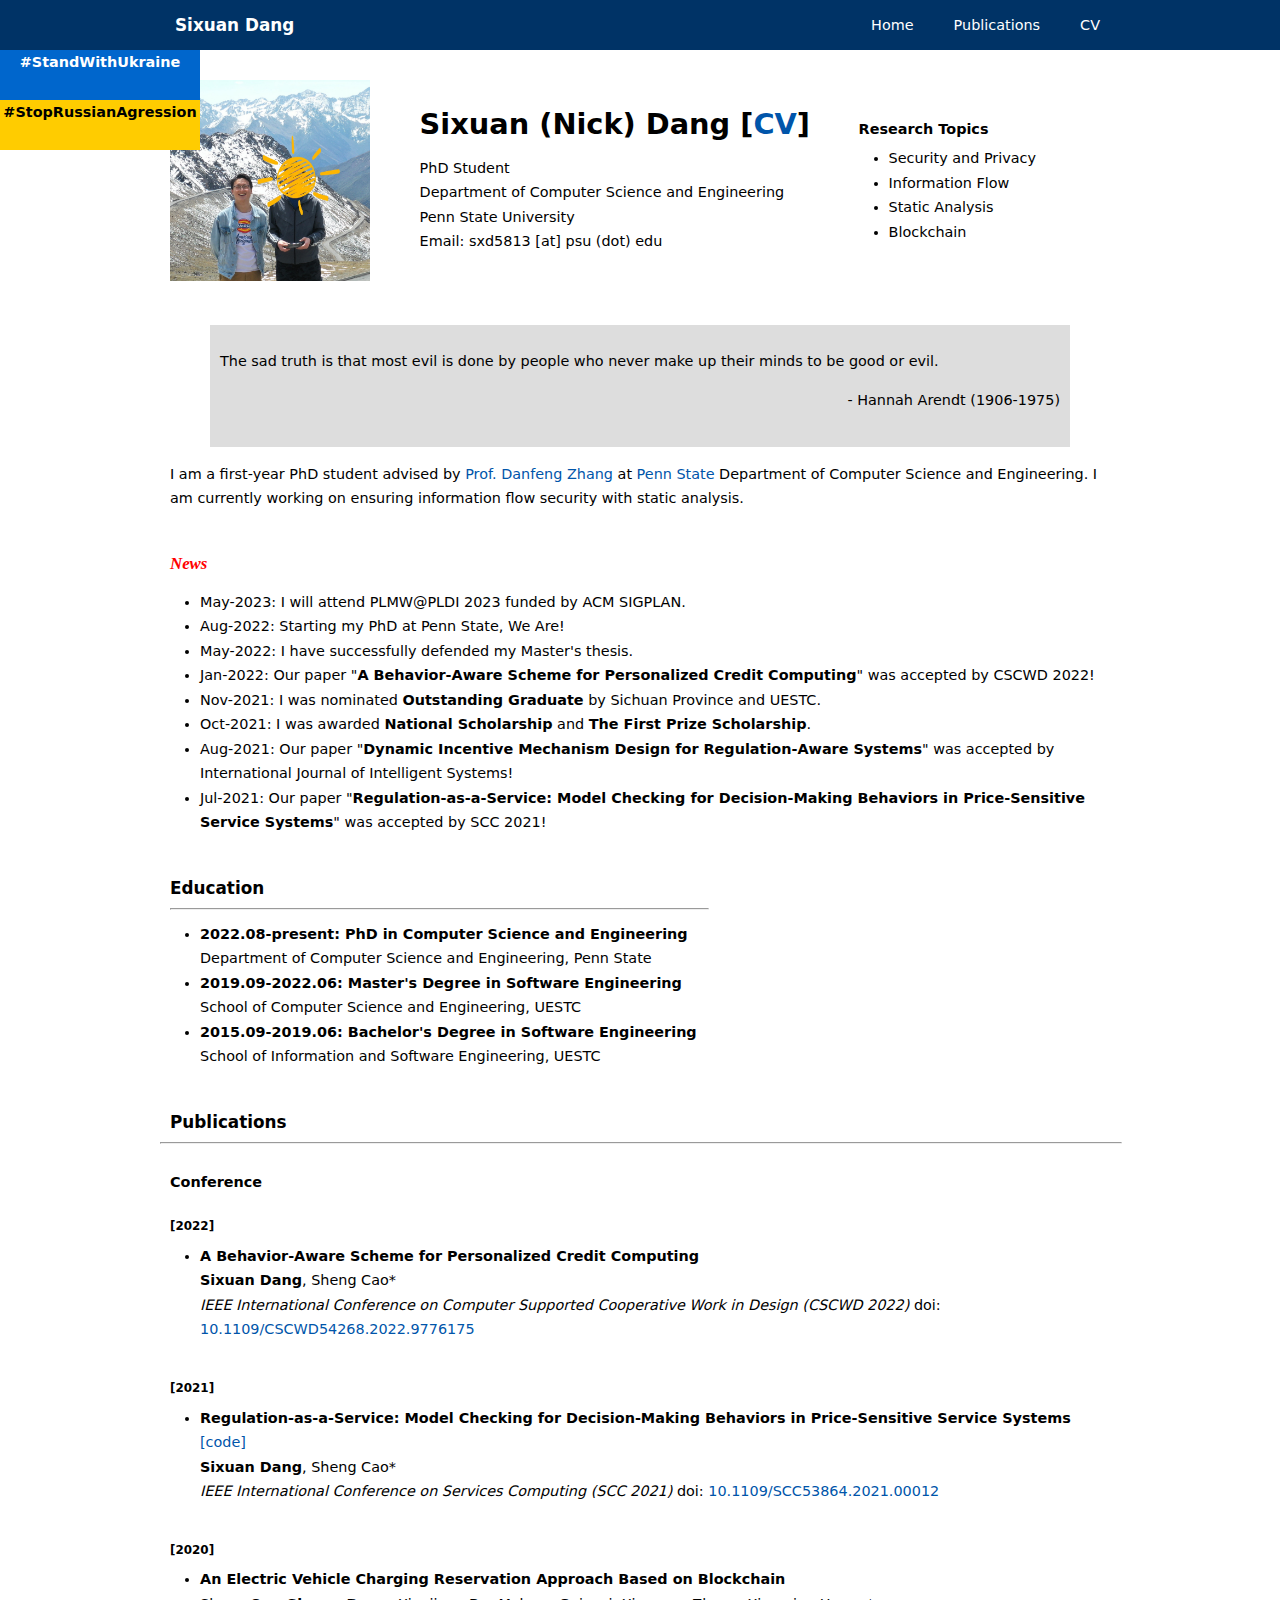
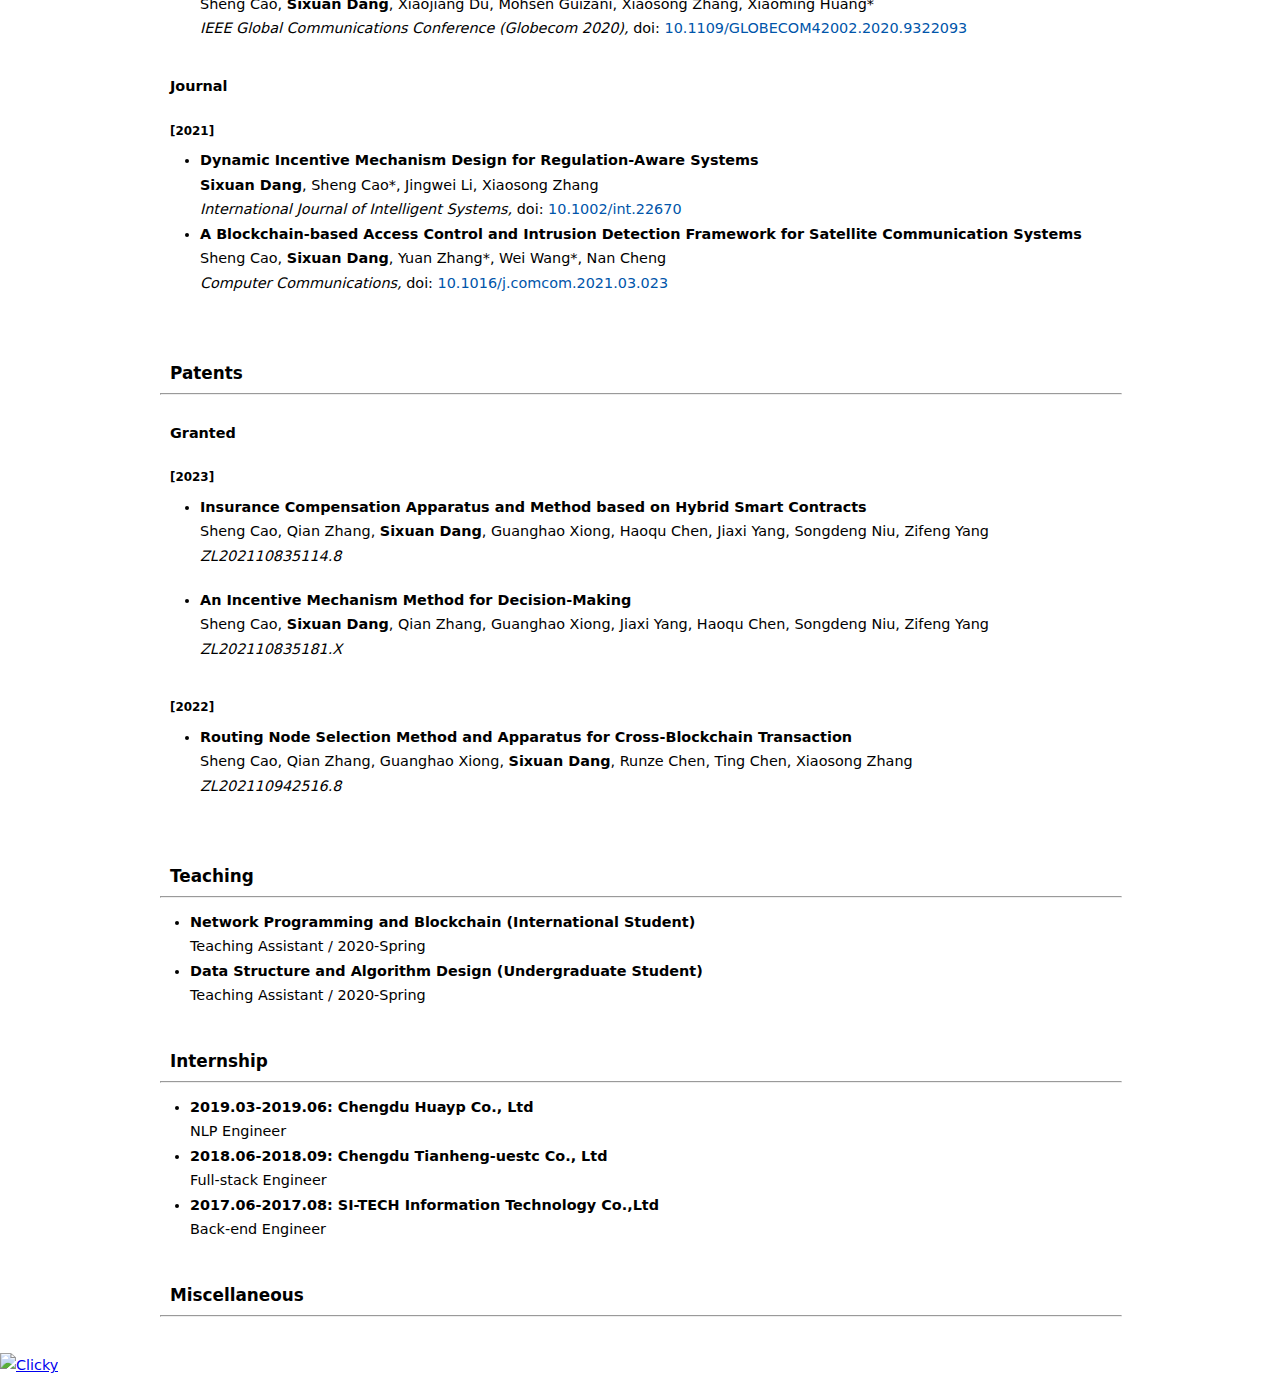
==== index.html @ aeaefe56 "update" ====
<!DOCTYPE html PUBLIC "-//W3C//DTD XHTML 1.0 Transitional//EN"
        "http://www.w3.org/TR/xhtml1/DTD/xhtml1-transitional.dtd">
<!-- saved from url=(0034)https://jiajunwu.com/#publications -->
<html xmlns="http://www.w3.org/1999/xhtml">
<head>
    <meta http-equiv="Content-Type" content="text/html; charset=windows-1252">

    <title>Sixuan(Nick) Dang</title>
    <link rel="icon" type="image/png" href="/favicon.png"/>
    <link rel="stylesheet" href="./css/font.css">
    <link rel="stylesheet" href="./css/main.css">
</head>


<body data-new-gr-c-s-check-loaded="14.984.0" data-gr-ext-installed="">

<div class="outercontainer">
    <header>
        <div class="container header">
            <div class="ftheader text">
                <a>Sixuan Dang</a>
            </div>
            <div class="ftsubheader text">
                <a href="CV.pdf">CV</a>
            </div>
            <div class="ftsubheader text">
                <a href="#publications">Publications</a>
            </div>
            <div class="ftsubheader text">
                <a href="#home">Home</a>
            </div>
    </header>

    <div style="background-color: #0066CC; height: 50px; width:200px; position:fixed;top: 50px;color: white;z-index: 100">
        <b>#StandWithUkraine</b>
    </div>
    <div style="background-color: #ffcc00; height: 50px; width:200px; position:fixed;top: 100px;z-index: 100">
        <b>#StopRussianAgression</b>
    </div>

    <div class="container body">

        <div class="content heading anchor" id="home" data-scroll-id="home" tabindex="-1" style="outline: none;">
            <div class="img"><img class="img_responsive" src="./photo.jpg" alt="Photo"></div>
            <div class="text info">
                <h1>Sixuan (Nick) Dang [<a href="CV.pdf">CV</a>]</h1>
                <p>
                </p>
                <div>PhD Student</div>
                <div>Department of Computer Science and Engineering</div>
                <div>Penn State University</div>
                <div>Email:&nbsp;sxd5813 [at] psu (dot) edu</div>

                <!--            <div>Erd�s number: 4</div>-->
                <p>
                    <!--            <span><a href="">Google Scholar</a></span> /-->
                    <!--            <span class="tag"><a href="">DBLP</a></span>-->
                </p>
                <p>
                </p></div>
            <div class="text topic">
                <p>
                </p>
                <div class="title">Research Topics</div>
                <ul>
                    <li>Security and Privacy</li>
                    <li>Information Flow</li>
                    <li>Static Analysis</li>
                    <li>Blockchain</li>
                </ul>
                <p>
                </p></div>
            <div class="text">
                <blockquote style="background: #DDDDDD; padding: 10px; opacity: 50">
                    <p>The sad truth is that most evil is done by people who never make up their minds to be good or
                        evil.</p>
                    <div align="right">- Hannah Arendt (1906-1975)<br> &nbsp;</div>
                </blockquote>
                <p>I am a first-year PhD student advised by <a href="https://www.cse.psu.edu/~dbz5017/">Prof. Danfeng Zhang</a> at <a href="https://www.psu.edu/">Penn State</a> Department of Computer Science and Engineering. I am currently working on ensuring information flow security with static analysis.
            </div>
        </div>

        <div class="content" style="z-index:1;position:relative">
            <div class="text">
                <h3 style="margin-bottom:.5em; color: red; font-style: italic; font-family: 'Times New Roman'">News</h3>
                <ul style="padding-bottom:1em">
                    <li>May-2023: I will attend PLMW@PLDI 2023 funded by ACM SIGPLAN.
                    <li>Aug-2022: Starting my PhD at Penn State, We Are!
                    <li>May-2022: I have successfully defended my Master's thesis.
                    <li>Jan-2022: Our paper "<b>A Behavior-Aware Scheme for Personalized Credit Computing</b>" was
                        accepted by CSCWD 2022!
                    <li>Nov-2021: I was nominated <b>Outstanding Graduate</b> by Sichuan Province and UESTC.
                    <li>Oct-2021: I was awarded <b>National Scholarship</b> and <b>The First Prize Scholarship</b>.
                    <li>Aug-2021: Our paper "<b>Dynamic Incentive Mechanism Design for Regulation-Aware Systems</b>" was
                        accepted by International Journal of Intelligent Systems!
                    </li>
                    <li>Jul-2021: Our paper "<b>Regulation-as-a-Service: Model Checking for Decision-Making Behaviors in
                        Price-Sensitive Service Systems</b>" was accepted by SCC 2021!
                    </li>
                </ul>
            </div>
        </div>

        <div class="content anchor" id="education" data-scroll-id="education" tabindex="-1" style="outline: none;">
            <div class="text" style="z-index:1;position:relative">
                <h3 style="margin-bottom:0em">
                    Education
                </h3>
                <hr/>
                <ul style="padding-bottom:1em">
                    <li><b>2022.08-present: PhD in Computer Science and Engineering</b> <br>
                        Department of Computer Science and Engineering, Penn State
                    </li>
                    <li><b>2019.09-2022.06: Master's Degree in Software Engineering</b> <br>
                        School of Computer Science and Engineering, UESTC
                    </li>
                    <li><b>2015.09-2019.06: Bachelor's Degree in Software Engineering</b> <br>
                        School of Information and Software Engineering, UESTC
                    </li>
                </ul>
            </div>
        </div>

        <div class="content anchor" id="publications" data-scroll-id="publications" tabindex="-1"
             style="outline: none;">
            <div class="text" style="z-index:1;position:relative">
                <h3 style="margin-bottom:0em">
                    Publications
                </h3>
            </div>
            <br>
            <hr/>
            <div class="text">
                <h4 style="margin-bottom:0em">
                    Conference
                </h4>
            </div>
            <br>
            <div class="text">
                <h5 style="margin-bottom:0em">
                    [2022]
                </h5>
                <ul style="padding-bottom:1em">
                    <li><b>A Behavior-Aware Scheme for Personalized Credit Computing</b> <br>
                        <b>Sixuan Dang</b>, Sheng Cao* <br>
                        <i>IEEE International Conference on Computer Supported Cooperative Work in Design (CSCWD
                            2022) </i> doi: <a
                                href="https://doi.org/10.1109/CSCWD54268.2022.9776175" target="_blank">10.1109/CSCWD54268.2022.9776175</a>
                    </li>
                </ul>
                <h5 style="margin-bottom:0em">
                    [2021]
                </h5>
                <ul style="padding-bottom:1em">
                    <li><b>Regulation-as-a-Service: Model Checking for Decision-Making Behaviors in Price-Sensitive
                        Service Systems</b> <a href="https://github.com/lastFeynman/RaaS-SCC2021">[code]</a> <br>
                        <b>Sixuan Dang</b>, Sheng Cao* <br>
                        <i>IEEE International Conference on Services Computing (SCC 2021) </i> doi: <a
                                href="https://doi.org/10.1109/SCC53864.2021.00012" target="_blank">10.1109/SCC53864.2021.00012</a>
                    </li>
                </ul>
                <h5 style="margin-bottom:0em">
                    [2020]
                </h5>
                <ul style="padding-bottom:1em">
                    <li><b>An Electric Vehicle Charging Reservation Approach Based on Blockchain</b> <br>
                        Sheng Cao, <b>Sixuan Dang</b>, Xiaojiang Du, Mohsen Guizani, Xiaosong Zhang, Xiaoming Huang*
                        <br>
                        <i>IEEE Global Communications Conference (Globecom 2020), </i> doi: <a
                                href="https://doi.org/10.1109/GLOBECOM42002.2020.9322093" target="_blank">10.1109/GLOBECOM42002.2020.9322093</a>
                    </li>
                </ul>
            </div>
            <br>
            <div class="text">
                <h4 style="margin-bottom:0em">
                    Journal
                </h4>
            </div>
            <br>
            <div class="text">
                <h5 style="margin-bottom:0em">
                    [2021]
                </h5>
                <ul style="padding-bottom:1em">
                    <li><b>Dynamic Incentive Mechanism Design for Regulation-Aware Systems</b> <br>
                        <b>Sixuan Dang</b>, Sheng Cao*, Jingwei Li, Xiaosong Zhang<br>
                        <i>International Journal of Intelligent Systems, </i> doi: <a
                                href="https://doi.org/10.1002/int.22670">10.1002/int.22670</a>
                    </li>
                    <li><b>A Blockchain-based Access Control and Intrusion Detection Framework for Satellite
                        Communication Systems</b> <br>
                        Sheng Cao, <b>Sixuan Dang</b>, Yuan Zhang*, Wei Wang*, Nan Cheng<br>
                        <i>Computer Communications, </i> doi: <a href="https://doi.org/10.1016/j.comcom.2021.03.023"
                                                                 target="_blank">10.1016/j.comcom.2021.03.023</a>
                    </li>
                </ul>
            </div>
        </div>  <!-- content -->
        <br>
        <br>

        <div class="content anchor" id="patents" data-scroll-id="patents" tabindex="-1" style="outline: none;">
            <div class="text" style="z-index:1;position:relative">
                <h3 style="margin-bottom:0em">
                    Patents
                </h3>
            </div>
            <br>
            <hr/>

            <div class="text">
                <h4 style="margin-bottom:0em">
                    Granted
                </h4>
            </div>
            <br>
            <div class="text">
                <h5 style="margin-bottom:0em">
                    [2023]
                </h5>
                <ul style="padding-bottom:1em">
                    <li><b>Insurance Compensation Apparatus and Method based on Hybrid Smart Contracts</b> <br>
                        Sheng Cao, Qian Zhang, <b>Sixuan Dang</b>, Guanghao Xiong, Haoqu Chen, Jiaxi Yang, Songdeng Niu,
                        Zifeng Yang <br>
                        <i>ZL202110835114.8</i>
                    </li>
                </ul>
                <ul style="padding-bottom:1em">
                    <li><b> An Incentive Mechanism Method for Decision-Making</b> <br>
                        Sheng Cao, <b>Sixuan Dang</b>, Qian Zhang, Guanghao Xiong, Jiaxi Yang, Haoqu Chen, Songdeng Niu,
                        Zifeng Yang <br>
                        <i>ZL202110835181.X</i>
                    </li>
                </ul>

                <h5 style="margin-bottom:0em">
                    [2022]
                </h5>
                <ul style="padding-bottom:1em">
                    <li><b>Routing Node Selection Method and Apparatus for Cross-Blockchain Transaction</b> <br>
                        Sheng Cao, Qian Zhang, Guanghao Xiong, <b>Sixuan Dang</b>, Runze Chen, Ting Chen, Xiaosong Zhang
                        <br>
                        <i>ZL202110942516.8</i>
                    </li>
                </ul>

            </div>
        </div>  <!-- content -->
        <br>
        <br>

        <div class="content anchor" id="teaching" data-scroll-id="teaching" tabindex="-1" style="outline: none;">
            <div class="text" style="z-index:1;position:relative">
                <h3 style="margin-bottom:0em">
                    Teaching
                </h3>
            </div>
            <br>
            <hr/>
            <ul style="padding-bottom:1em">
                <li><b>Network Programming and Blockchain (International Student)</b> <br>
                    Teaching Assistant / 2020-Spring
                </li>
                <li><b>Data Structure and Algorithm Design (Undergraduate Student)</b> <br>
                    Teaching Assistant / 2020-Spring
                </li>
            </ul>
        </div>

        <div class="content anchor" id="internship" data-scroll-id="internship" tabindex="-1" style="outline: none;">
            <div class="text" style="z-index:1;position:relative">
                <h3 style="margin-bottom:0em">
                    Internship
                </h3>
            </div>
            <br>
            <hr/>
            <ul style="padding-bottom:1em">
                <li><b>2019.03-2019.06: Chengdu Huayp Co., Ltd</b> <br>
                    NLP Engineer
                </li>
                <li><b>2018.06-2018.09: Chengdu Tianheng-uestc Co., Ltd</b> <br>
                    Full-stack Engineer
                </li>
                <li><b>2017.06-2017.08: SI-TECH Information Technology Co.,Ltd</b> <br>
                    Back-end Engineer
                </li>
            </ul>
        </div>


        <div class="content anchor" id="miscellaneous" data-scroll-id="miscellaneous" tabindex="-1" style="outline: none;">
            <div class="text" style="z-index:1;position:relative">
                <h3 style="margin-bottom:0em">
                    Miscellaneous
                </h3>
            </div>
            <br>
            <hr/>
            <ul style="padding-bottom:1em">

        </div><!-- content -->

    </div> <!-- container -->
</div> <!-- outer container -->

<script>var scroll = new SmoothScroll('a[href*="#"]', {speed: 1000});</script>

<div style="width:150px;">
    <script type="text/javascript" id="clustrmaps"
            src="//clustrmaps.com/map_v2.js?d=BhdEQciilIvHcE10DSj6Rpbvi1E_iw5v6lT9hSTJaq0&cl=ffffff&w=a"></script>

    <a title="Real Time Web Analytics" href="http://clicky.com/101349122"><img alt="Clicky"
                                                                               src="//static.getclicky.com/media/links/badge.gif"
                                                                               border="0"/></a>
    <script async src="//static.getclicky.com/101349122.js"></script>
    <noscript><p><img alt="Clicky" width="1" height="1" src="//in.getclicky.com/101349122ns.gif"/></p></noscript>
</div>


</body>
</html>
---- css/font.css ----
/* open-sans-regular - latin */
@font-face {
  font-family: 'Open Sans';
  font-style: normal;
  font-weight: 400;
  src: local('Open Sans Regular'), local('OpenSans-Regular'),
       url('../fonts/open-sans-v15-latin-regular.woff2') format('woff2'), /* Chrome 26+, Opera 23+, Firefox 39+ */
       url('../fonts/open-sans-v15-latin-regular.woff') format('woff'); /* Chrome 6+, Firefox 3.6+, IE 9+, Safari 5.1+ */
}
/* open-sans-600 - latin */
@font-face {
  font-family: 'Open Sans';
  font-style: normal;
  font-weight: 600;
  src: local('Open Sans SemiBold'), local('OpenSans-SemiBold'),
       url('../fonts/open-sans-v15-latin-600.woff2') format('woff2'), /* Chrome 26+, Opera 23+, Firefox 39+ */
       url('../fonts/open-sans-v15-latin-600.woff') format('woff'); /* Chrome 6+, Firefox 3.6+, IE 9+, Safari 5.1+ */
}
---- css/main.css ----
header{width:100%;height:50px;margin-top:0px;text-align:center;background-color:#003366;position:fixed;z-index:2}
body{margin:auto;padding:0;color:#000;-webkit-transition:all;-moz-transition:all;-ms-transition:all;-o-transition:all;transition:all;font-family:"Open Sans",
Segoe,"Segoe UI",
"Lucida Sans Unicode","Lucida Grande",
"Avenir","Seravek","Ubuntu",
"DejaVu Sans","Trebuchet MS",Verdana,Arial,sans-serif;font-size:14.4px;line-height:170%;text-align:justify;font-weight:400}
h1,h2,h3,h4,h5,h6,div.title,div.ftheader,span.venue,span.highlight{font-weight:600}
h4,div.title,div.ftsubheader{font-size:100%}
ul,ol,dl{margin:0;padding:5px 10px 30px 30px;width:calc(100% - 30px)}
img.img_responsive{width:100%;height:auto;display:block}
div.container a:link,
div.container a:visited{color:#0055AA;text-decoration:none}
div.ftheader a:link,
div.ftheader a:visited,
div.ftsubheader a:link,
div.ftsubheader a:visited{color:#FFFFFF;text-decoration:none}
div.title a:link,
div.title a:visited{color:#000000}
div.authors a:link,
div.authors a:visited{color:#777777}
div.content a:hover,
div.content a:hover div.text,
div.ftsubheader a:hover{text-decoration:underline}
#span.jw{color:#000000;font-weight:600;text-decoration:underline}
span.jw{color:#000000;font-weight:600}
span.author{white-space:nowrap}
div.outercontainer{text-align:center}
div.header,div.container,div.content,div.img,div.text{display:inline-block;zoom:1;display*:inline;text-align:left;margin-left:auto;margin-right:auto;vertical-align:middle;max-width:960px}
div.header,div.container{min-width:330px}
div.img,div.text{padding-left:10px;padding-right:10px}
div.header{line-height:50px}
div.ftheader,div.ftsubheader{display:inline-block;color:#FFF}
div.ftheader{float:left;padding-left:15px;font-size:1.17em}
div.ftsubheader{float:right;padding-left:20px;padding-right:20px}
div.outercontainer,div.content{padding-top:0px;padding-bottom:0px}
div.container,div.content{width:100%}
div.body{margin-top:50px}
div.content{margin-bottom:10px}
div.heading{text-align:left;position:relative;z-index:1}
div.heading div.img{padding:30px 30px 30px 10px;max-width:30%}
div.heading div.img img{width:200px}
div.heading span.tag{padding-right:15px}
div.heading ul{padding-bottom:0px}
div.publication{padding-top:0px;padding-bottom:20px}
div.publication div.img{max-width:300px;padding-right:0px;padding-top:5px}
div.publication div.text{max-width:650px;text-align:left;vertical-align:top}
div.authors{font-size:100%;color:#777777}
span.venue,span.highlight,
div.publication span.tag{padding-right:0px;font-size:100%}
span.highlight,
span.highlight a:link,
span.highlight a:visited{color:#BB2222}
span.fullvenue{padding-left:8px}
div.anchor{border-top:50px solid transparent;margin-top:-50px}
div.recruit{display:none}
hr{width: 100%}
@media only screen and (max-width: 599px) {
    div.ftsubheader{padding-left:10px;padding-right:10px}
    div.heading div.img{padding-right:80px}
    div.publication div.img{display:none}
    div.publication div.text{text-align:left}
    div.content,div.publication{padding-top:0px;padding-bottom:10px}
    body{font-size:80%}
}
@media only screen and (min-width: 600px) {
    div.heading div.img{padding-right:calc(35px)}
    div.heading div.info{padding-right:calc(40% - 350px)}
    div.publication div.img{width:23%}
    div.publication div.text{max-width:70%;text-align:left}
}
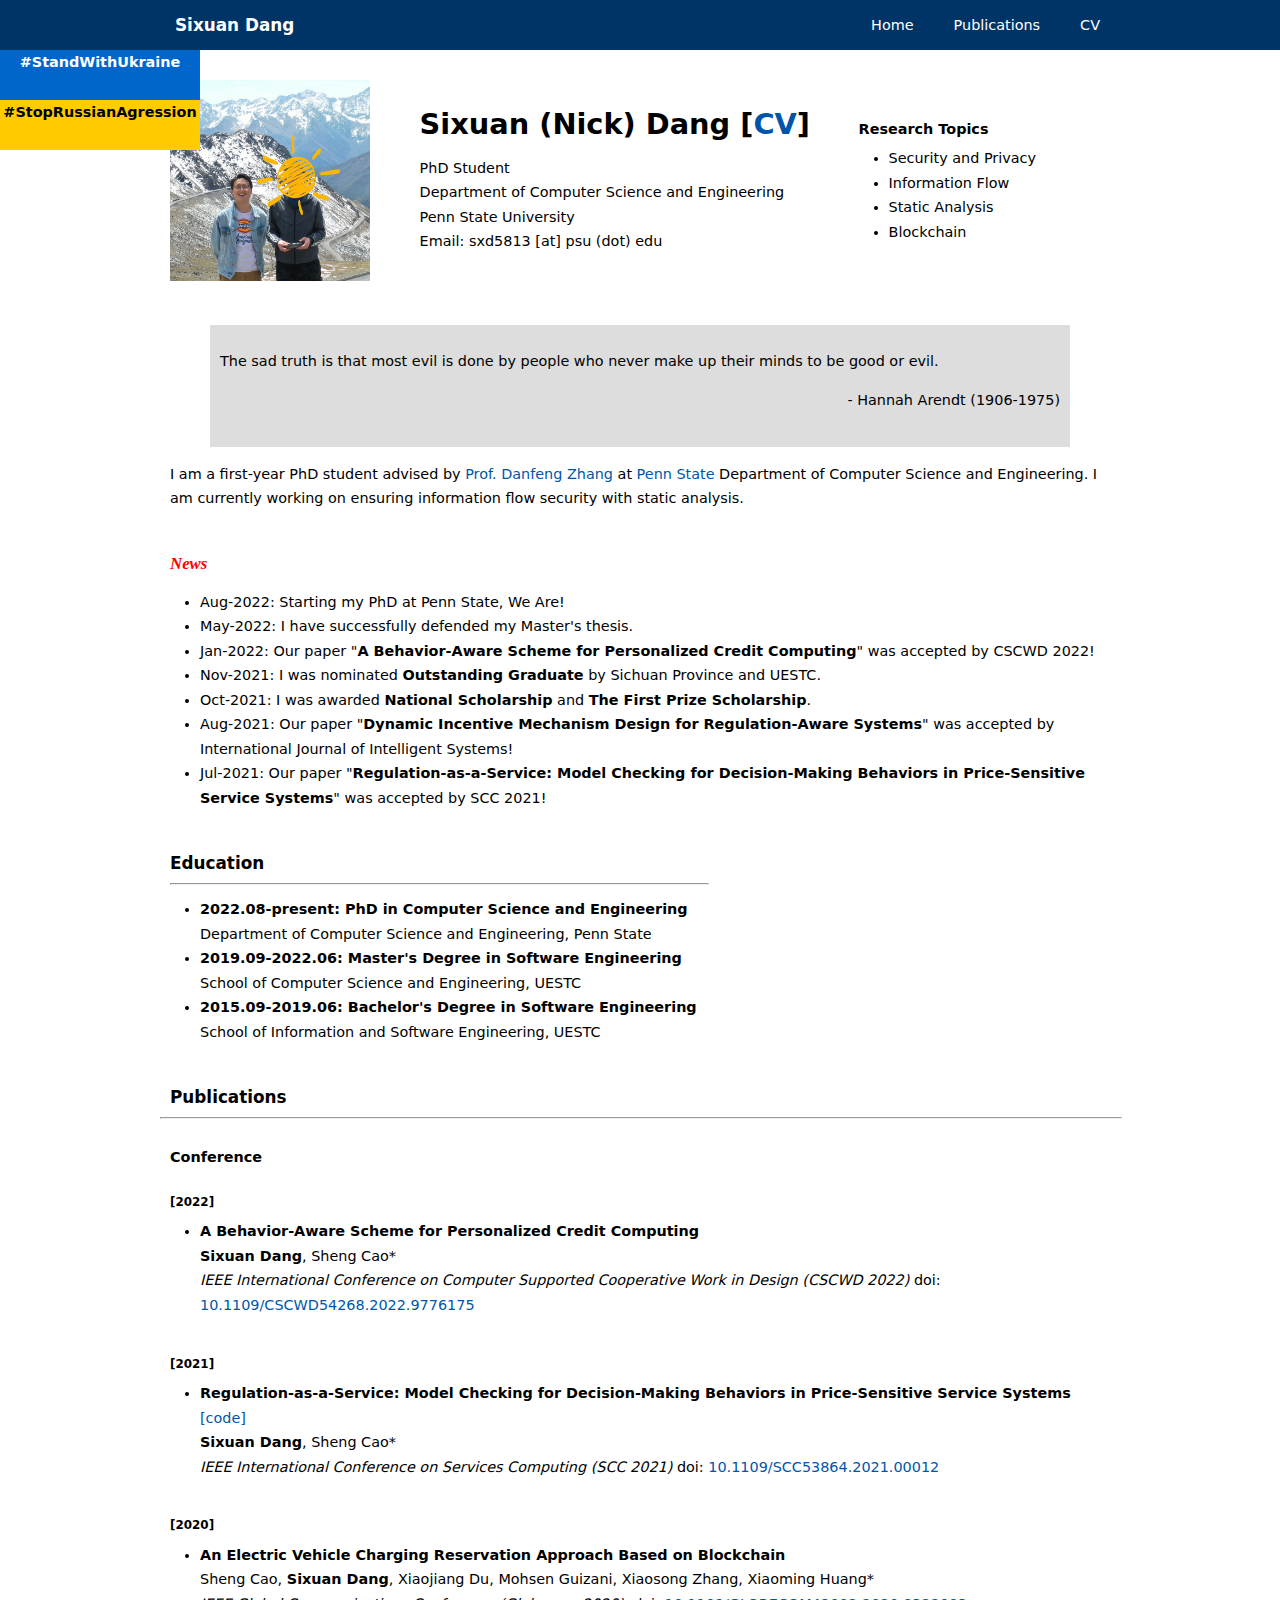
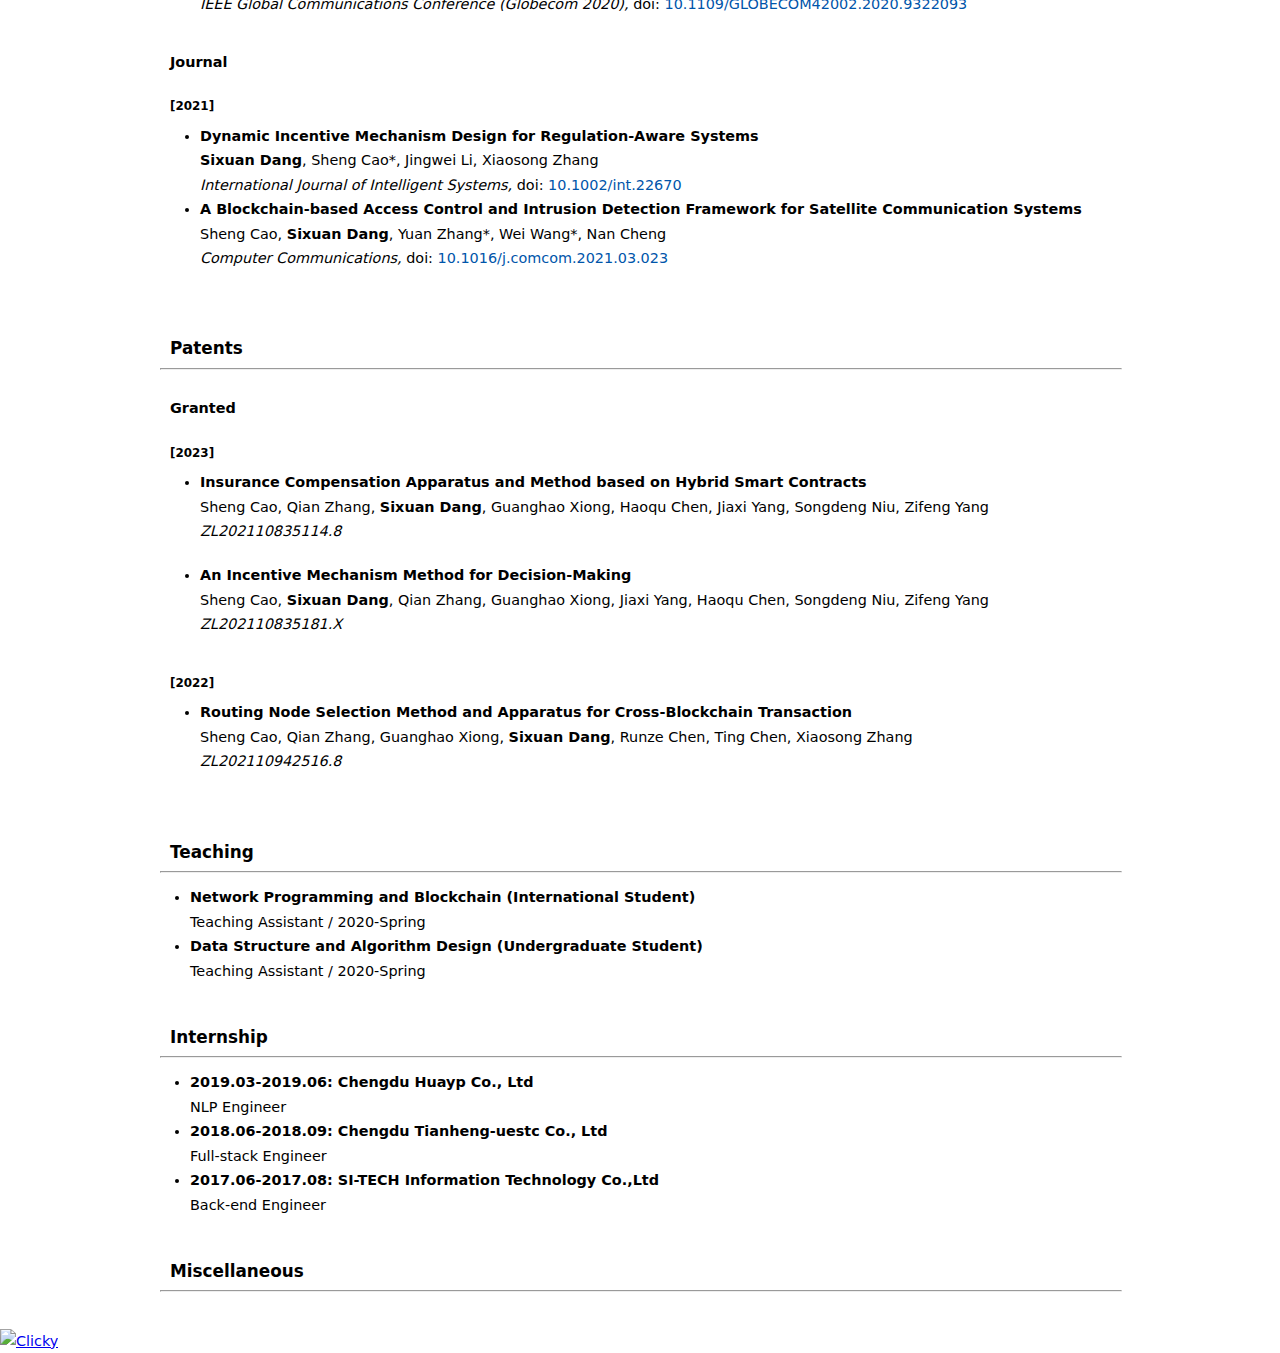
==== commit 329ff65a: "update" ====
--- a/index.html
+++ b/index.html
@@ -84,7 +84,7 @@
             <div class="text">
                 <h3 style="margin-bottom:.5em; color: red; font-style: italic; font-family: 'Times New Roman'">News</h3>
                 <ul style="padding-bottom:1em">
-                    <li>May-2023: I will attend PLMW@PLDI 2023 funded by ACM SIGPLAN.
+                    <!-- <li>May-2023: I will attend PLMW@PLDI 2023 funded by ACM SIGPLAN. -->
                     <li>Aug-2022: Starting my PhD at Penn State, We Are!
                     <li>May-2022: I have successfully defended my Master's thesis.
                     <li>Jan-2022: Our paper "<b>A Behavior-Aware Scheme for Personalized Credit Computing</b>" was
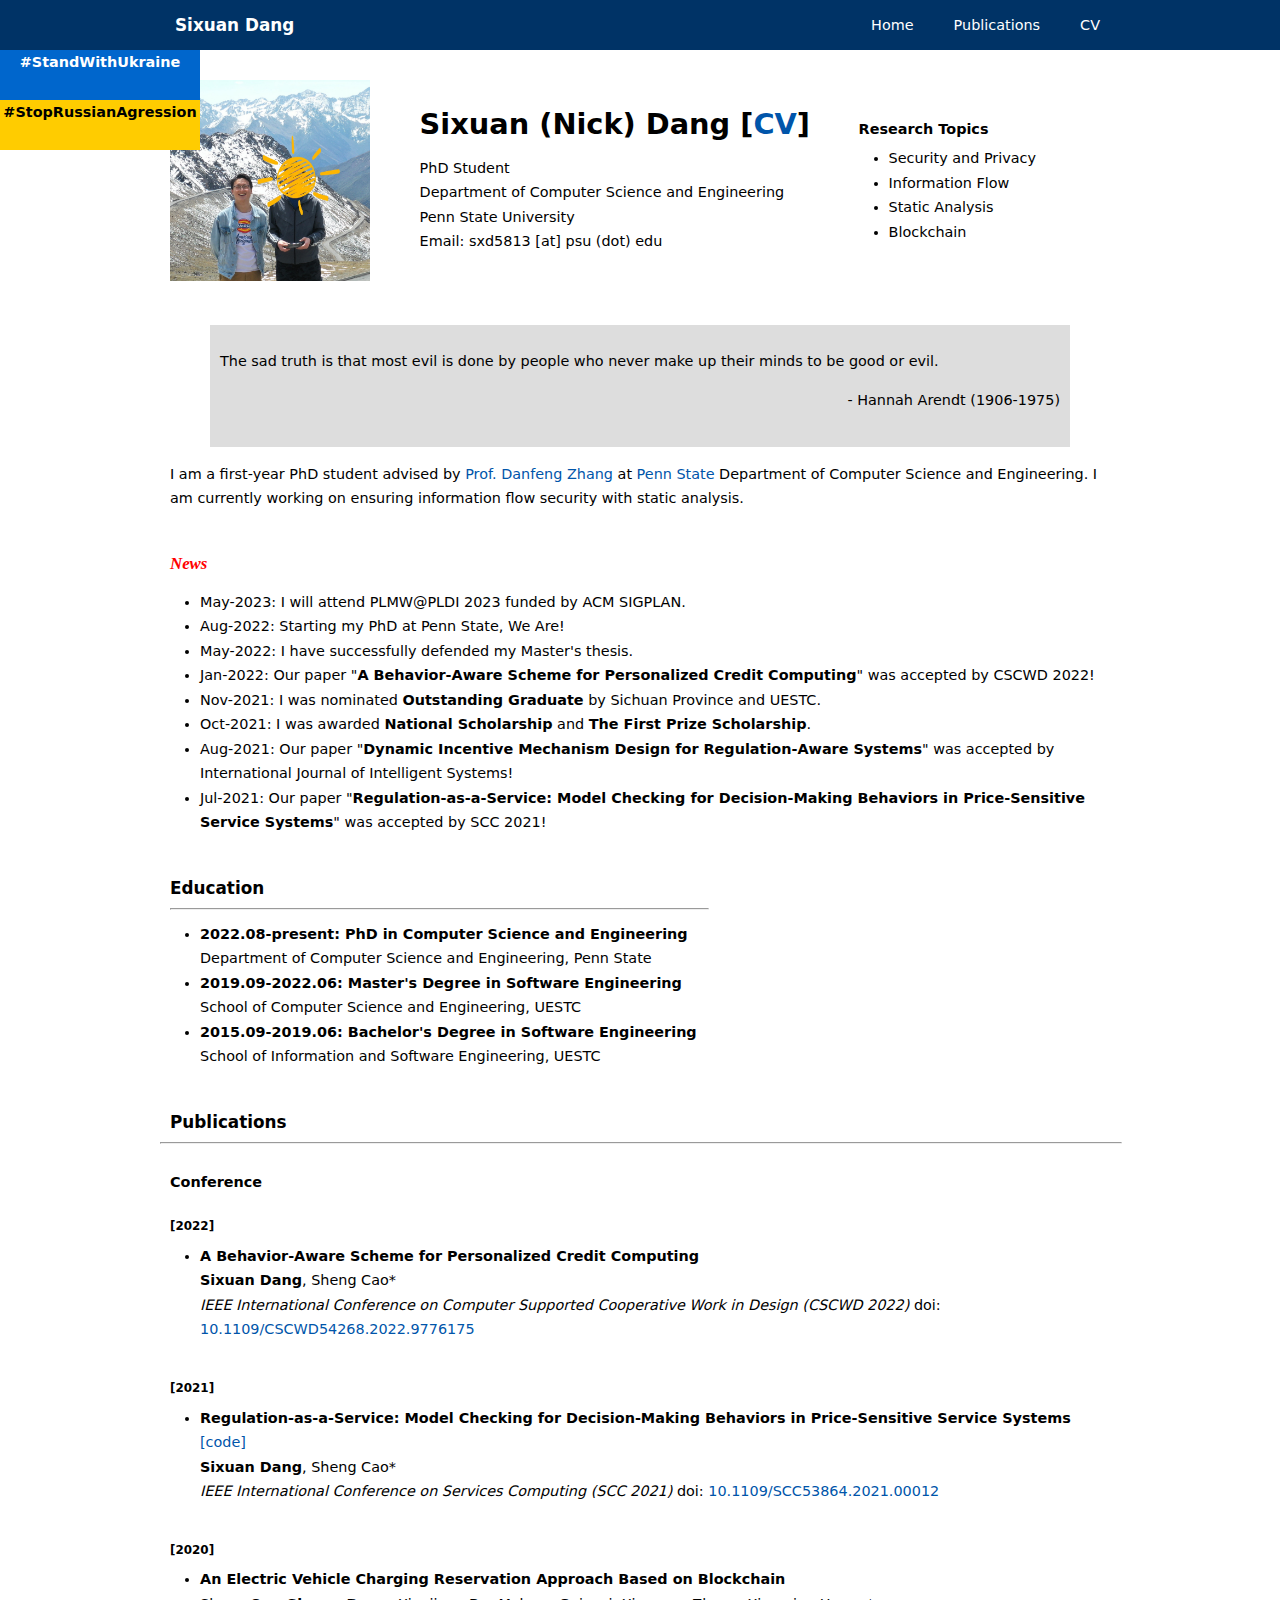
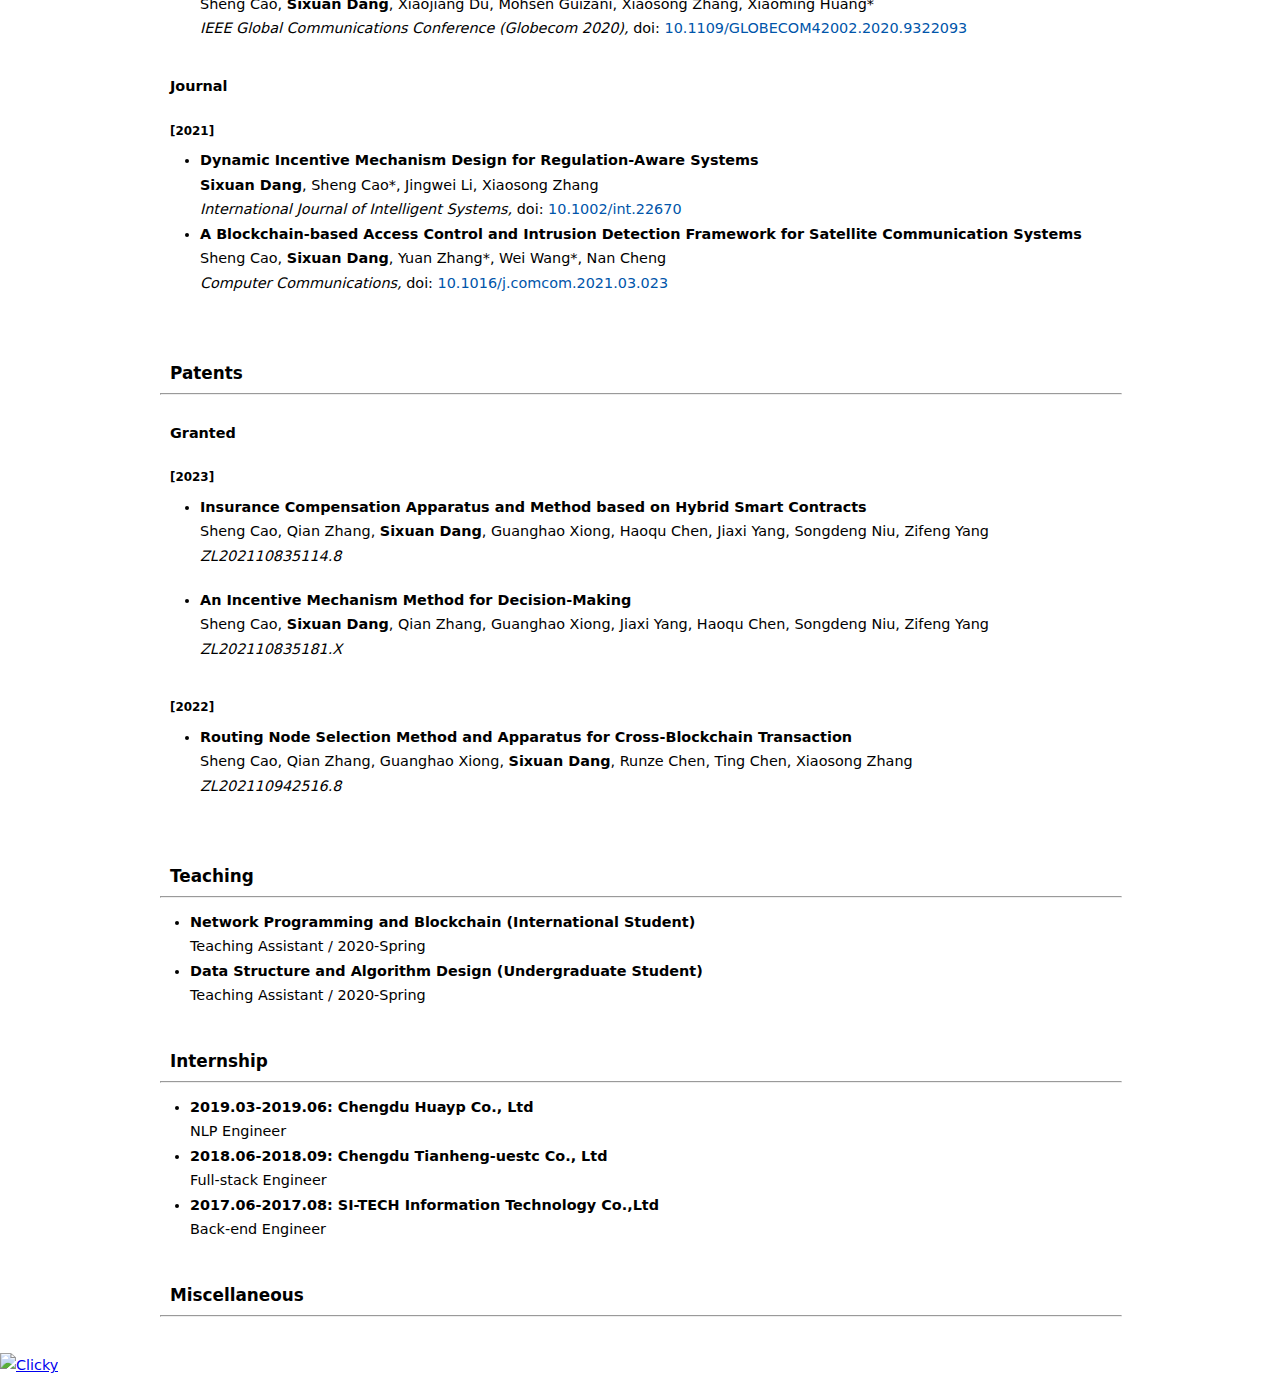
==== commit 91ad837c: "update" ====
--- a/index.html
+++ b/index.html
@@ -84,7 +84,7 @@
             <div class="text">
                 <h3 style="margin-bottom:.5em; color: red; font-style: italic; font-family: 'Times New Roman'">News</h3>
                 <ul style="padding-bottom:1em">
-                    <!-- <li>May-2023: I will attend PLMW@PLDI 2023 funded by ACM SIGPLAN. -->
+                    <li>May-2023: I will attend PLMW@PLDI 2023 funded by ACM SIGPLAN.
                     <li>Aug-2022: Starting my PhD at Penn State, We Are!
                     <li>May-2022: I have successfully defended my Master's thesis.
                     <li>Jan-2022: Our paper "<b>A Behavior-Aware Scheme for Personalized Credit Computing</b>" was
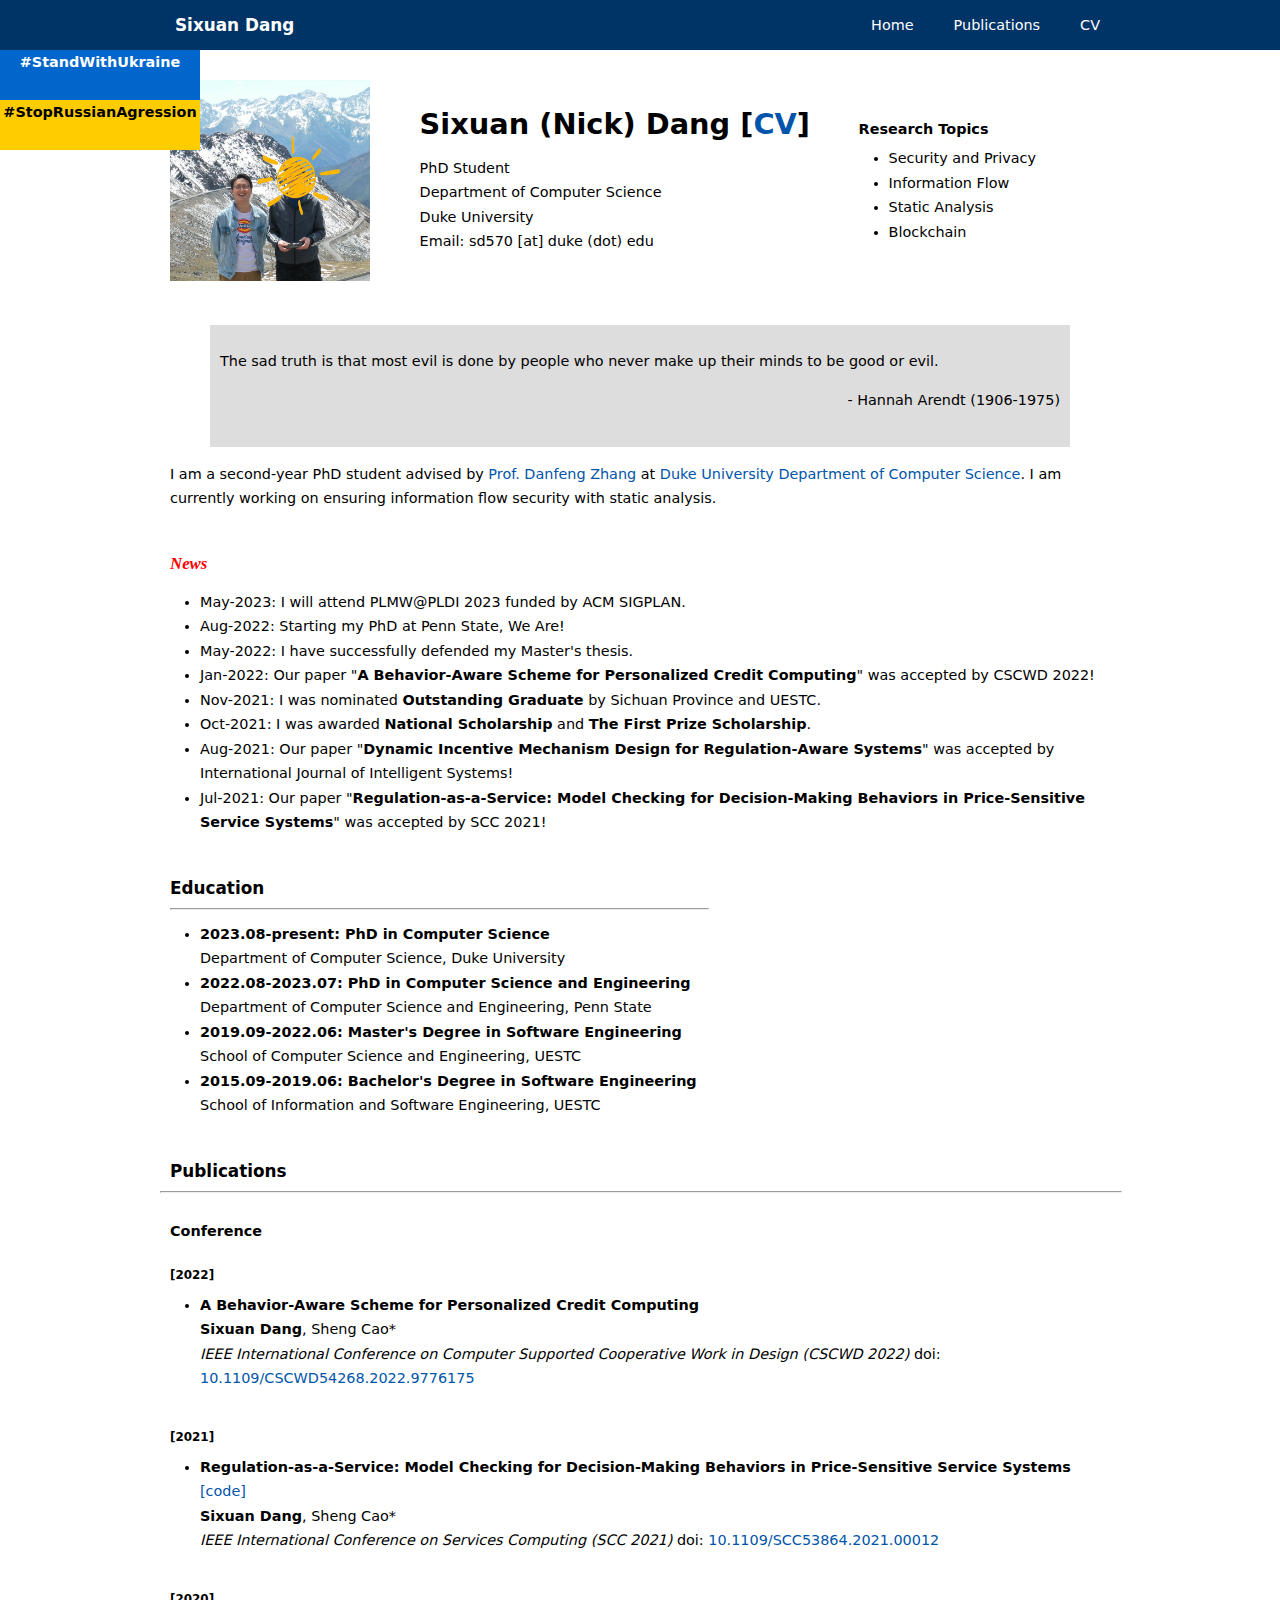
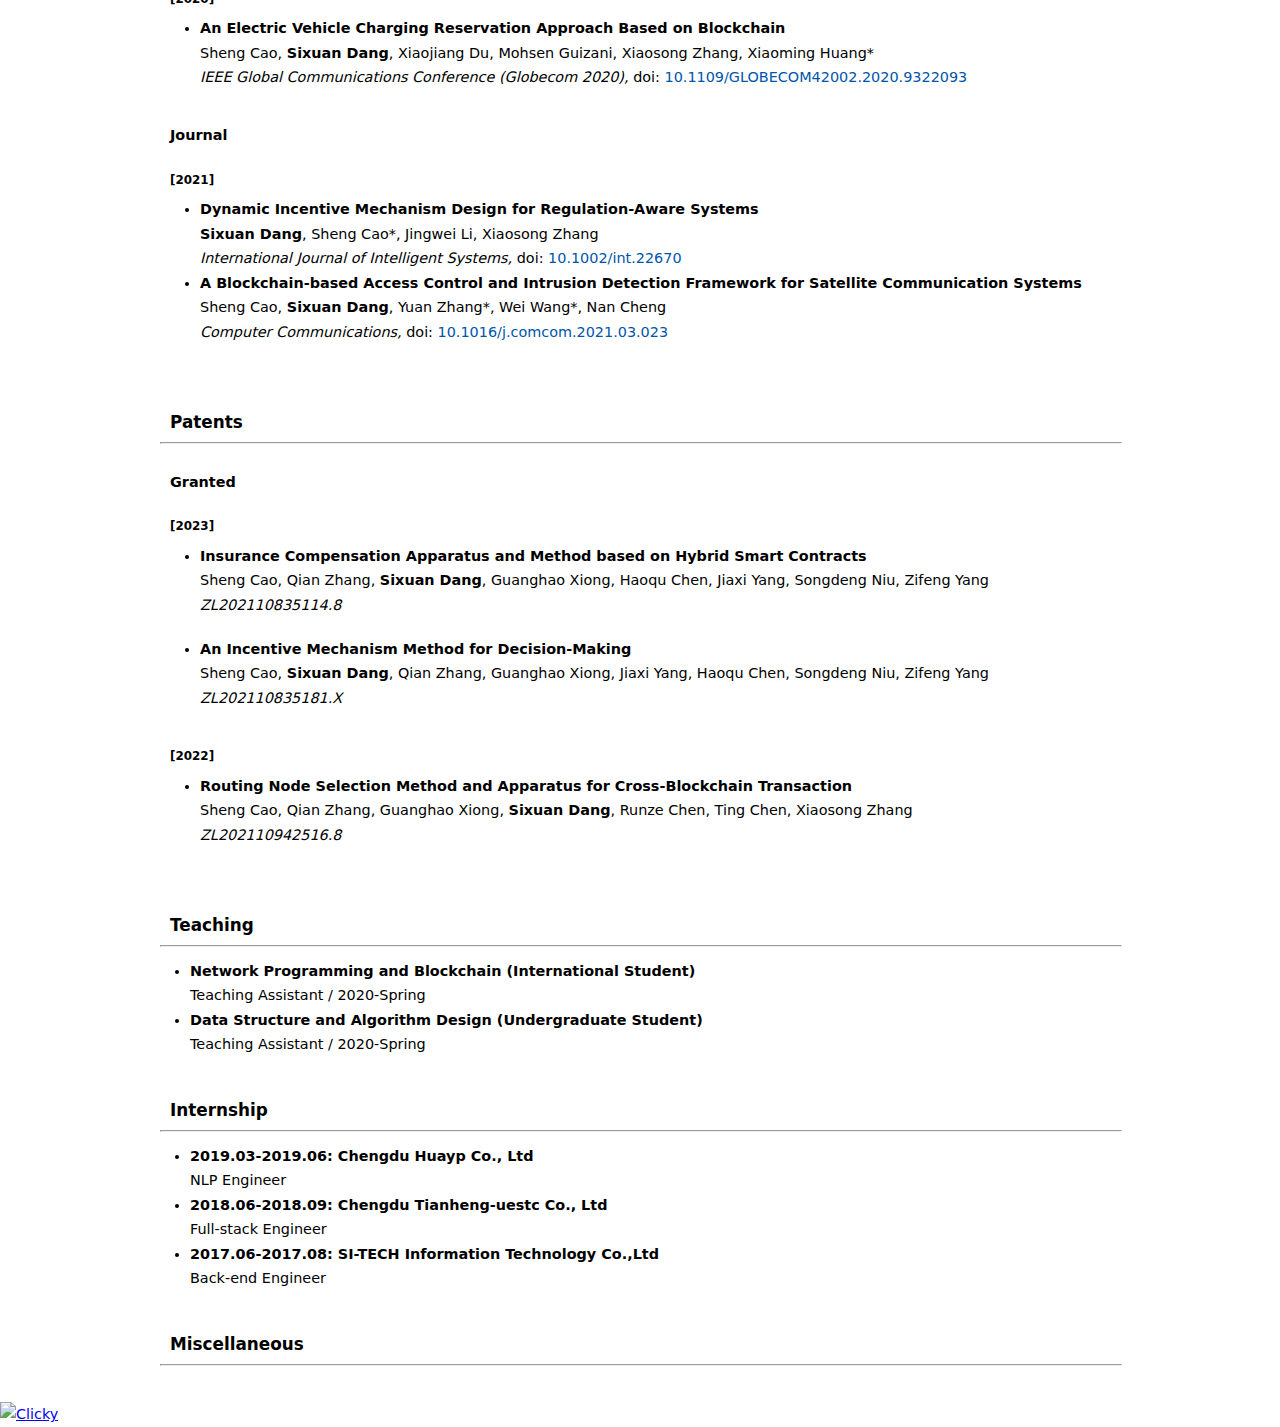
==== commit 1ddf3c50: "update" ====
--- a/index.html
+++ b/index.html
@@ -47,9 +47,9 @@
                 <p>
                 </p>
                 <div>PhD Student</div>
-                <div>Department of Computer Science and Engineering</div>
-                <div>Penn State University</div>
-                <div>Email:&nbsp;sxd5813 [at] psu (dot) edu</div>
+                <div>Department of Computer Science</div>
+                <div>Duke University</div>
+                <div>Email:&nbsp;sd570 [at] duke (dot) edu</div>
 
                 <!--            <div>Erd�s number: 4</div>-->
                 <p>
@@ -76,7 +76,7 @@
                         evil.</p>
                     <div align="right">- Hannah Arendt (1906-1975)<br> &nbsp;</div>
                 </blockquote>
-                <p>I am a first-year PhD student advised by <a href="https://www.cse.psu.edu/~dbz5017/">Prof. Danfeng Zhang</a> at <a href="https://www.psu.edu/">Penn State</a> Department of Computer Science and Engineering. I am currently working on ensuring information flow security with static analysis.
+                <p>I am a second-year PhD student advised by <a href="https://www.cse.psu.edu/~dbz5017/">Prof. Danfeng Zhang</a> at <a href="https://cs.duke.edu/">Duke University Department of Computer Science</a>. I am currently working on ensuring information flow security with static analysis.
             </div>
         </div>
 
@@ -108,7 +108,10 @@
                 </h3>
                 <hr/>
                 <ul style="padding-bottom:1em">
-                    <li><b>2022.08-present: PhD in Computer Science and Engineering</b> <br>
+                    <li><b>2023.08-present: PhD in Computer Science</b> <br>
+                        Department of Computer Science, Duke University
+                    </li>
+                    <li><b>2022.08-2023.07: PhD in Computer Science and Engineering</b> <br>
                         Department of Computer Science and Engineering, Penn State
                     </li>
                     <li><b>2019.09-2022.06: Master's Degree in Software Engineering</b> <br>
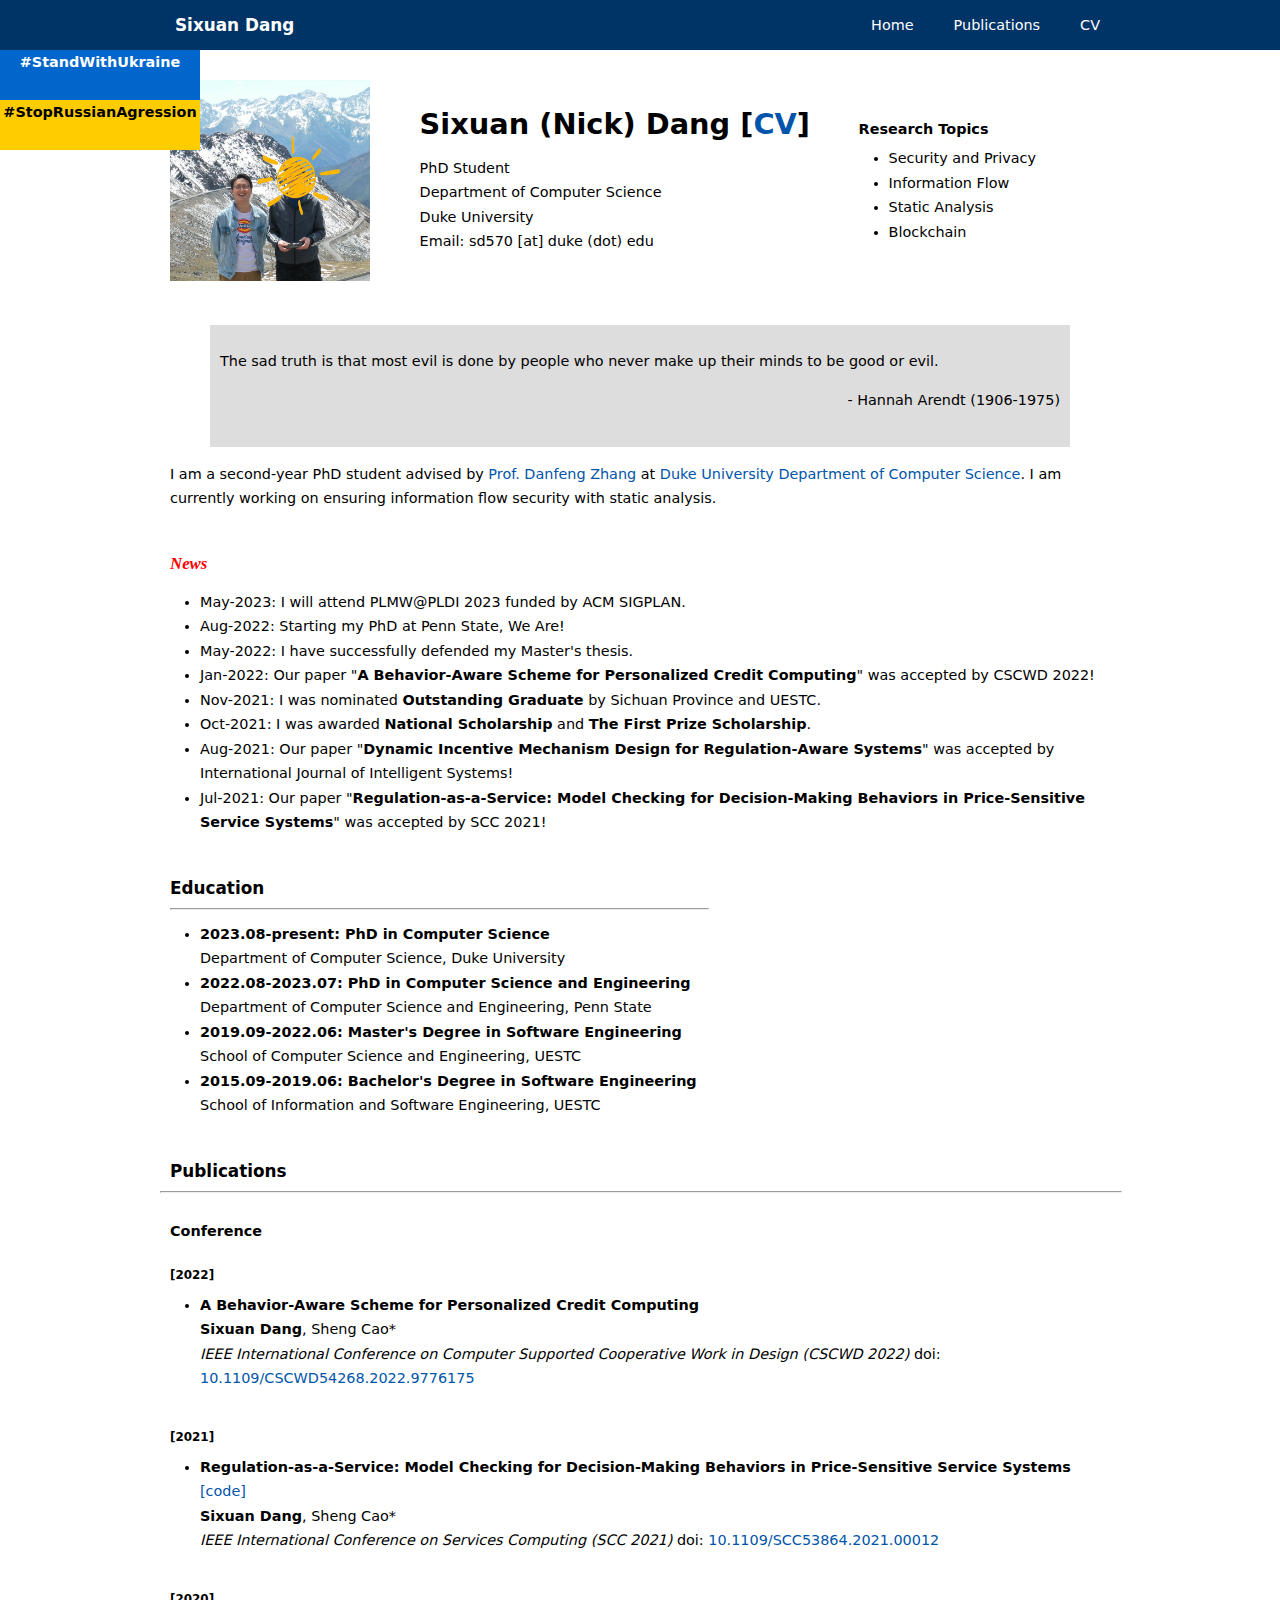
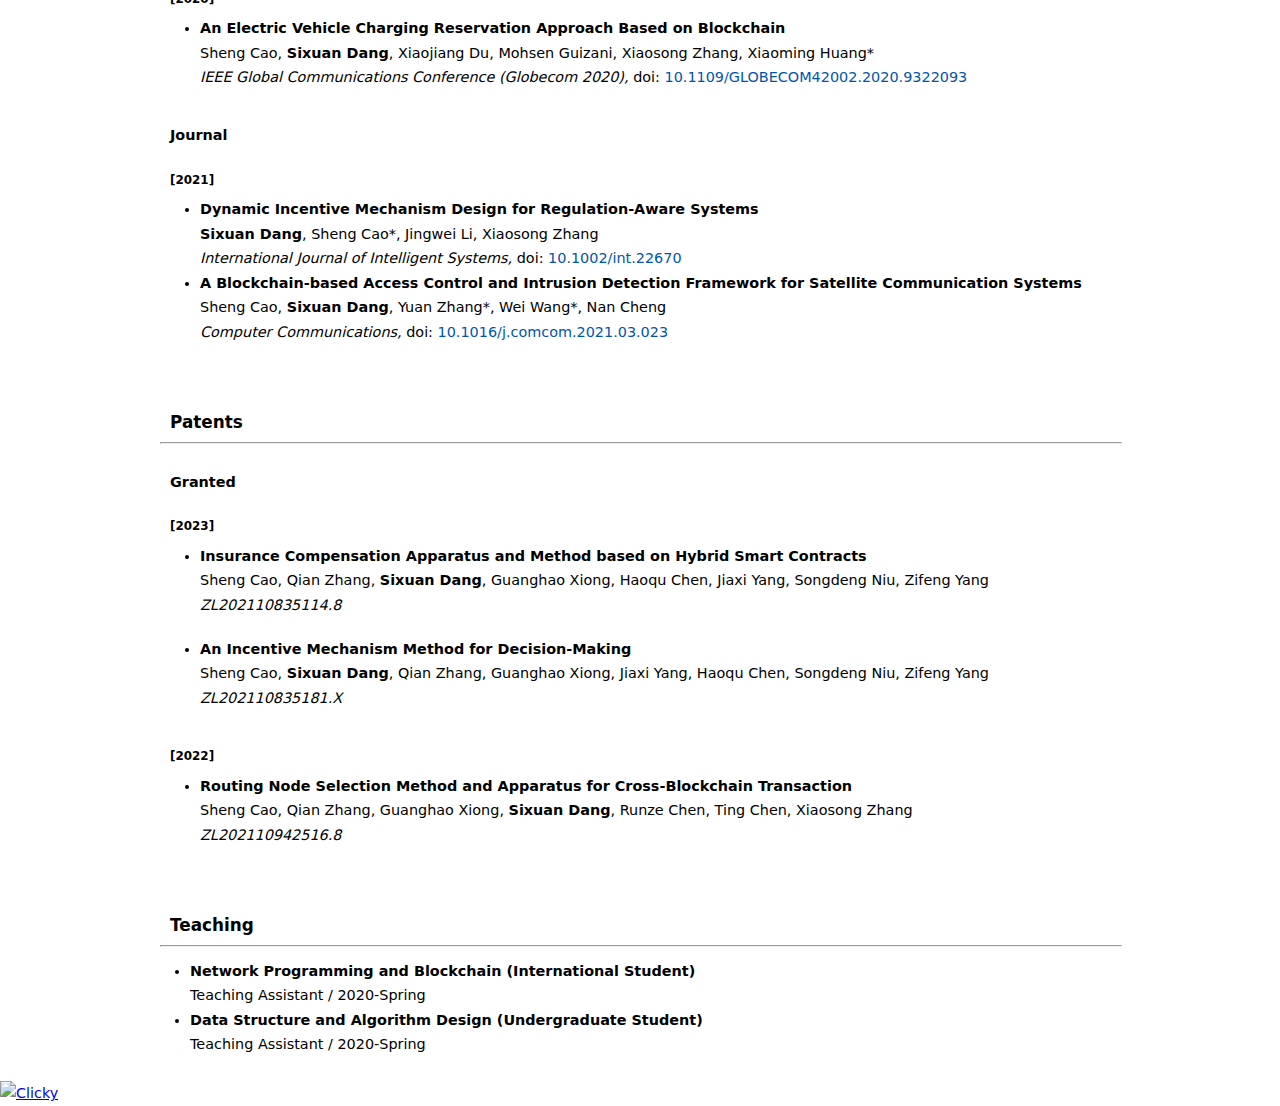
==== commit e6542380: "update" ====
--- a/index.html
+++ b/index.html
@@ -271,7 +271,7 @@
             </ul>
         </div>
 
-        <div class="content anchor" id="internship" data-scroll-id="internship" tabindex="-1" style="outline: none;">
+        <!-- <div class="content anchor" id="internship" data-scroll-id="internship" tabindex="-1" style="outline: none;">
             <div class="text" style="z-index:1;position:relative">
                 <h3 style="margin-bottom:0em">
                     Internship
@@ -279,31 +279,20 @@
             </div>
             <br>
             <hr/>
+        </div> -->
+
+
+        <!-- <div class="content anchor" id="miscellaneous" data-scroll-id="miscellaneous" tabindex="-1" style="outline: none;">
+            <div class="text" style="z-index:1;position:relative">
+                <h3 style="margin-bottom:0em">
+                    Miscellaneous
+                </h3>
+            </div>
+            <br>
+            <hr/>
             <ul style="padding-bottom:1em">
-                <li><b>2019.03-2019.06: Chengdu Huayp Co., Ltd</b> <br>
-                    NLP Engineer
-                </li>
-                <li><b>2018.06-2018.09: Chengdu Tianheng-uestc Co., Ltd</b> <br>
-                    Full-stack Engineer
-                </li>
-                <li><b>2017.06-2017.08: SI-TECH Information Technology Co.,Ltd</b> <br>
-                    Back-end Engineer
-                </li>
-            </ul>
-        </div>
-
-
-        <div class="content anchor" id="miscellaneous" data-scroll-id="miscellaneous" tabindex="-1" style="outline: none;">
-            <div class="text" style="z-index:1;position:relative">
-                <h3 style="margin-bottom:0em">
-                    Miscellaneous
-                </h3>
-            </div>
-            <br>
-            <hr/>
-            <ul style="padding-bottom:1em">
-
-        </div><!-- content -->
+
+        </div> --><!-- content -->
 
     </div> <!-- container -->
 </div> <!-- outer container -->
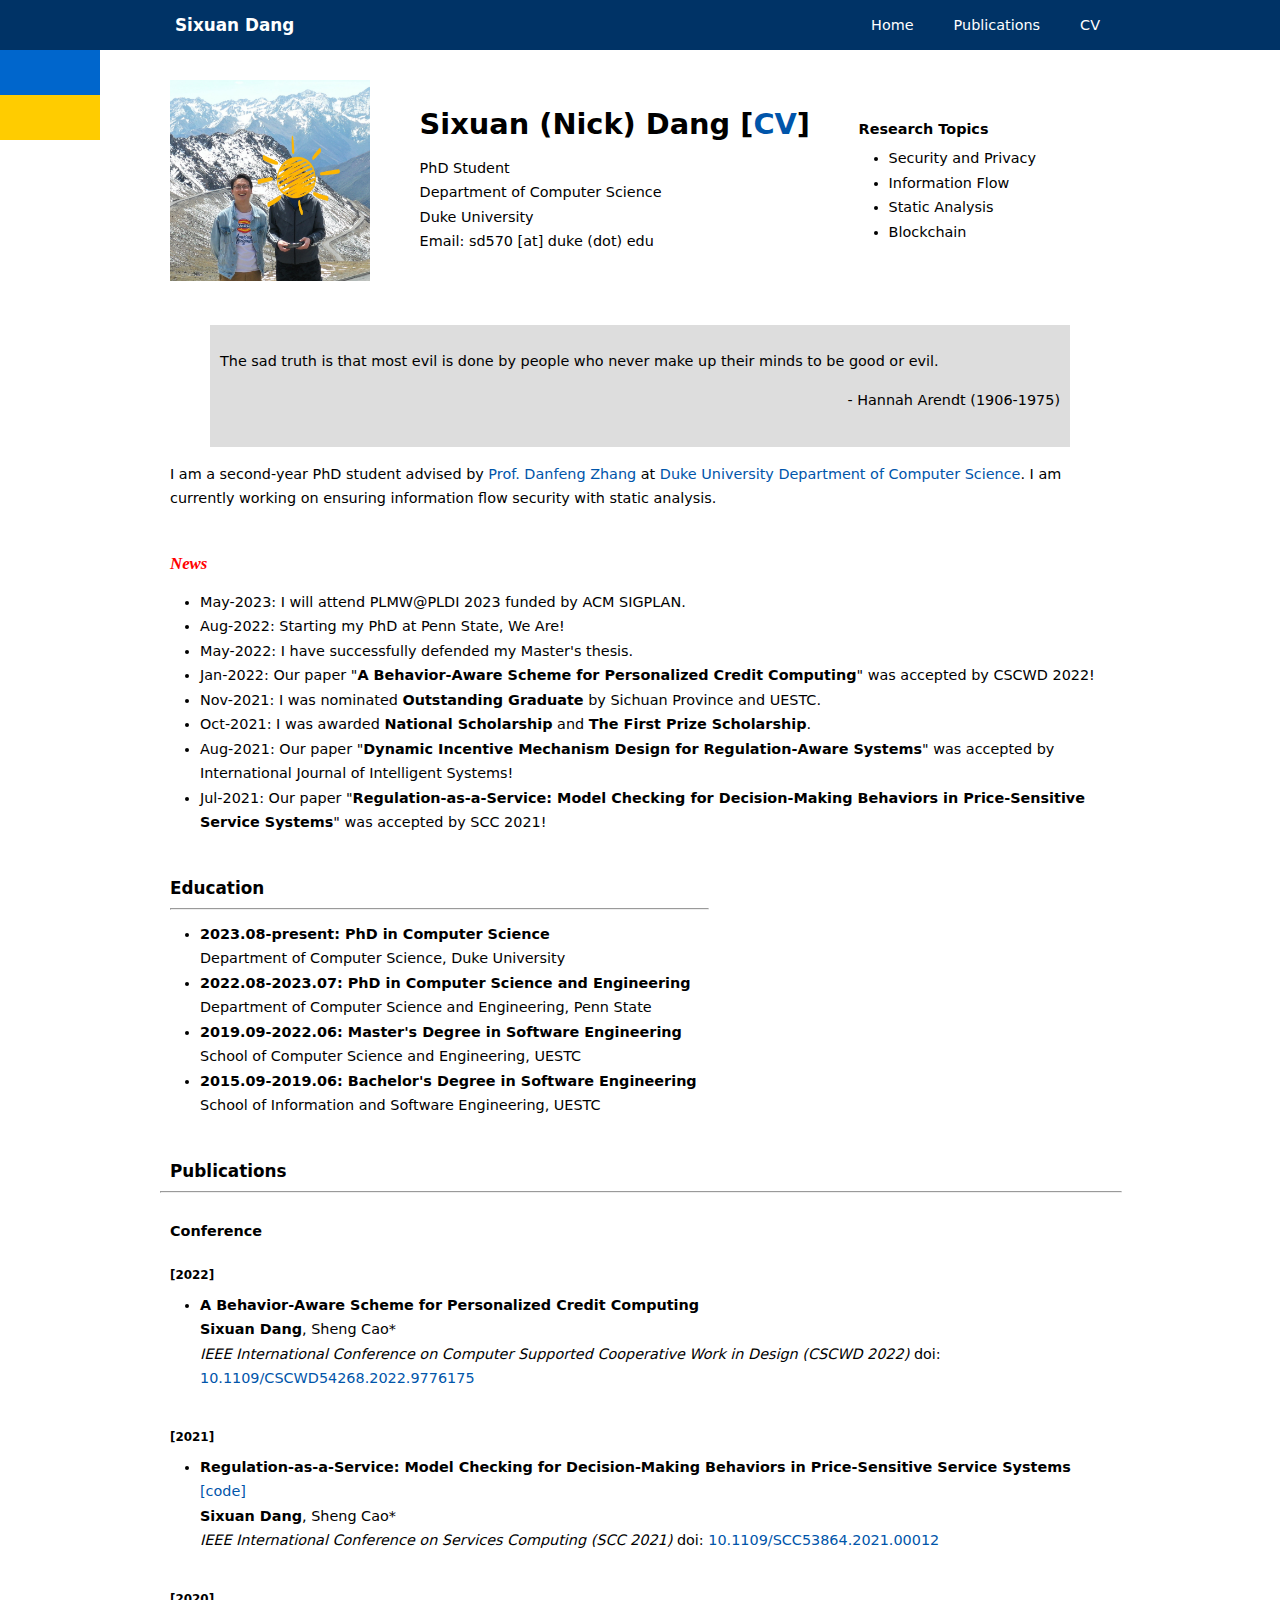
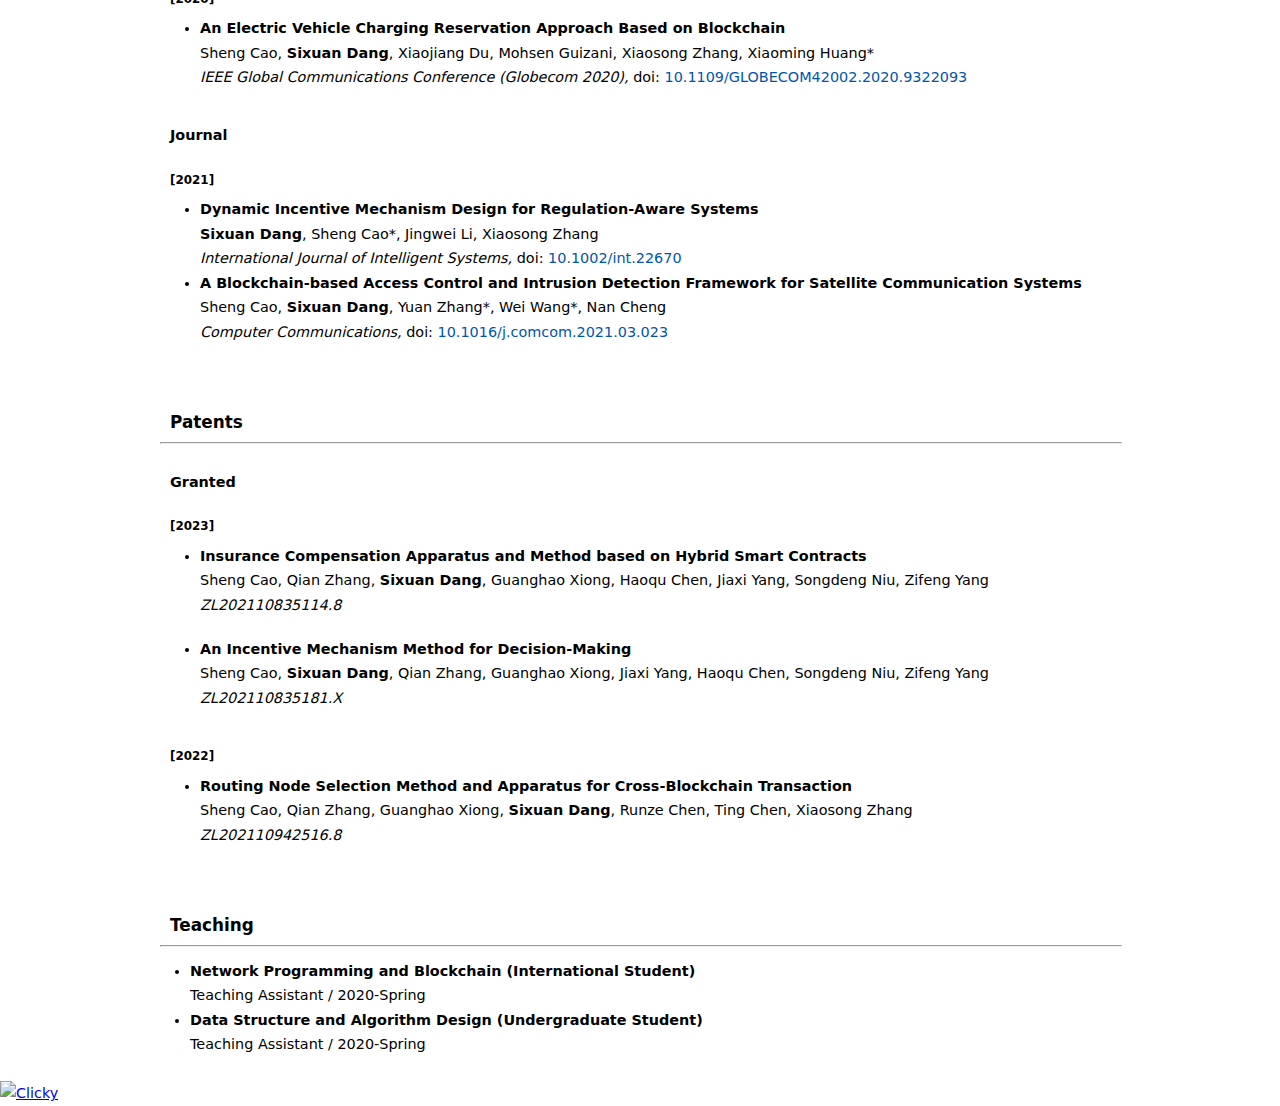
==== commit 6227569f: "change flag" ====
--- a/index.html
+++ b/index.html
@@ -31,11 +31,11 @@
             </div>
     </header>
 
-    <div style="background-color: #0066CC; height: 50px; width:200px; position:fixed;top: 50px;color: white;z-index: 100">
-        <b>#StandWithUkraine</b>
+    <div style="background-color: #0066CC; height: 45px; width:100px; position:fixed;top: 50px;color: white;z-index: 100">
+        
     </div>
-    <div style="background-color: #ffcc00; height: 50px; width:200px; position:fixed;top: 100px;z-index: 100">
-        <b>#StopRussianAgression</b>
+    <div style="background-color: #ffcc00; height: 45px; width:100px; position:fixed;top: 95px;z-index: 100">
+        
     </div>
 
     <div class="container body">
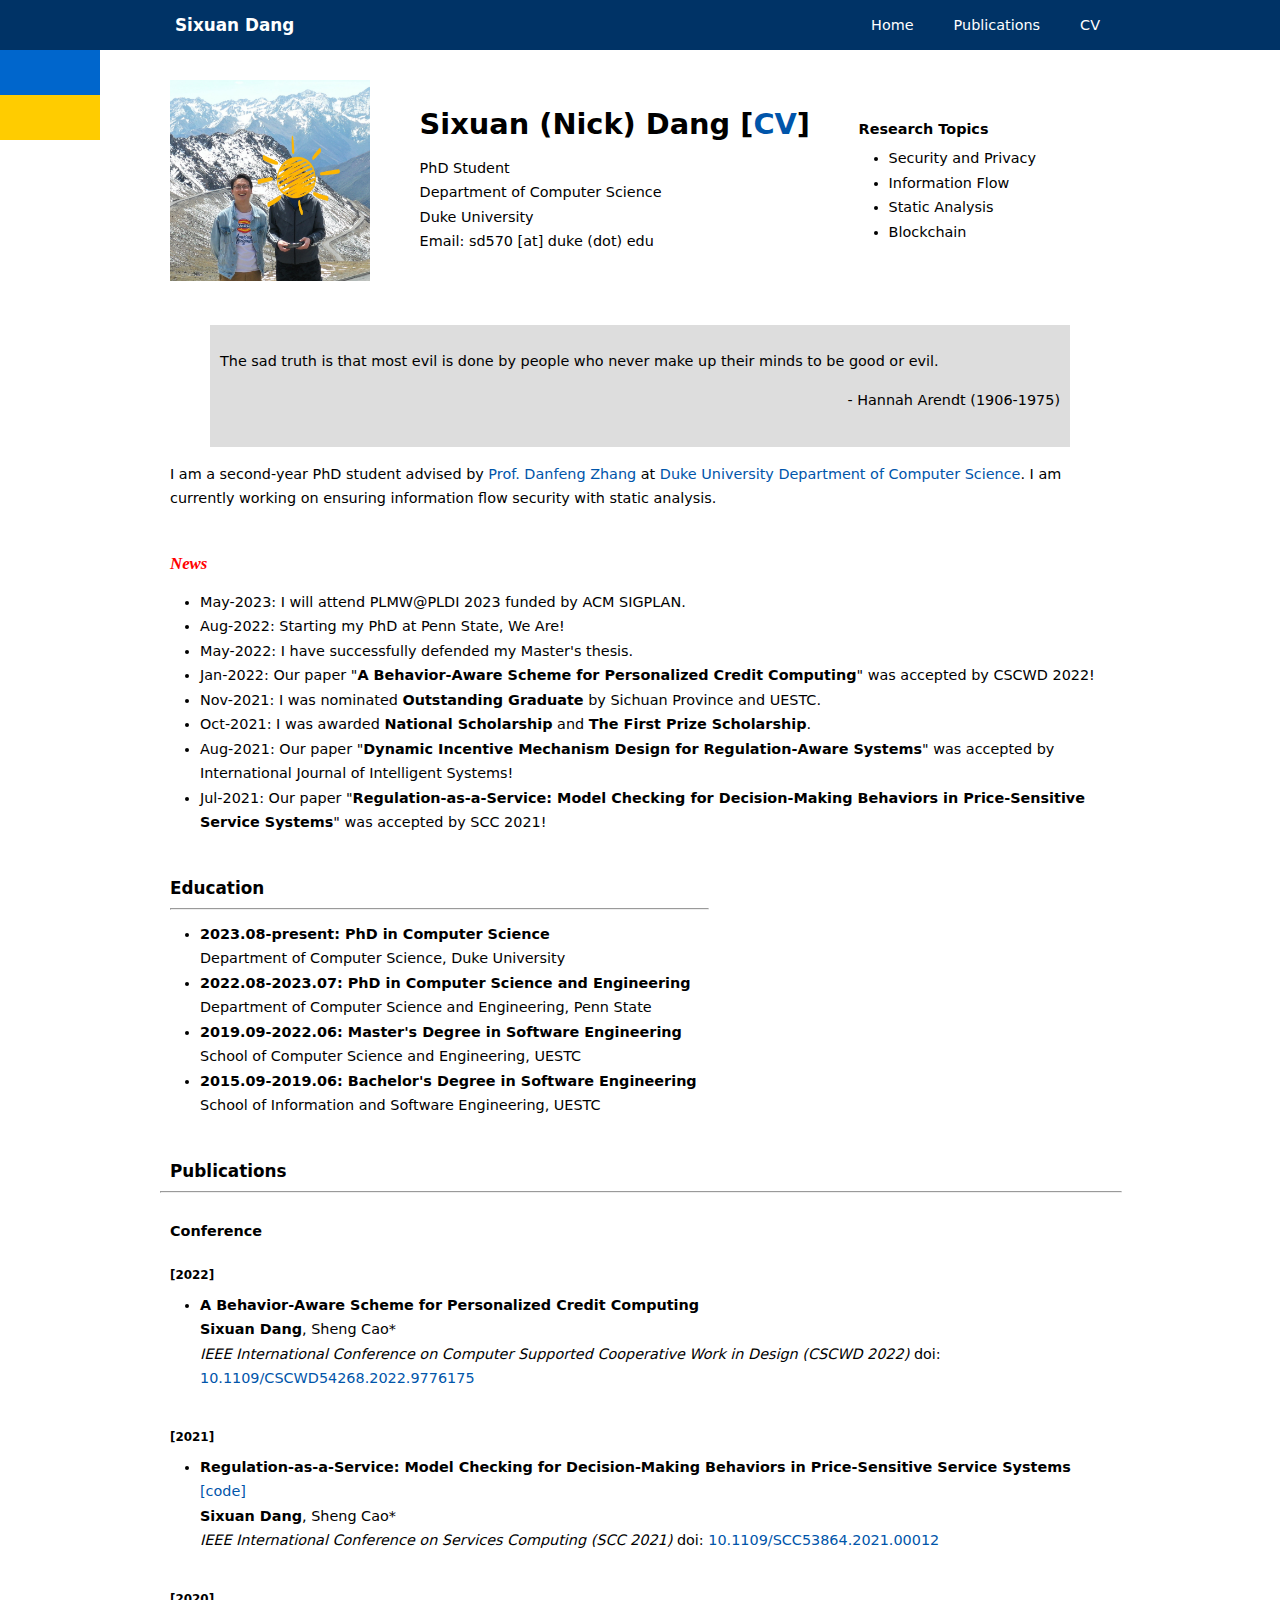
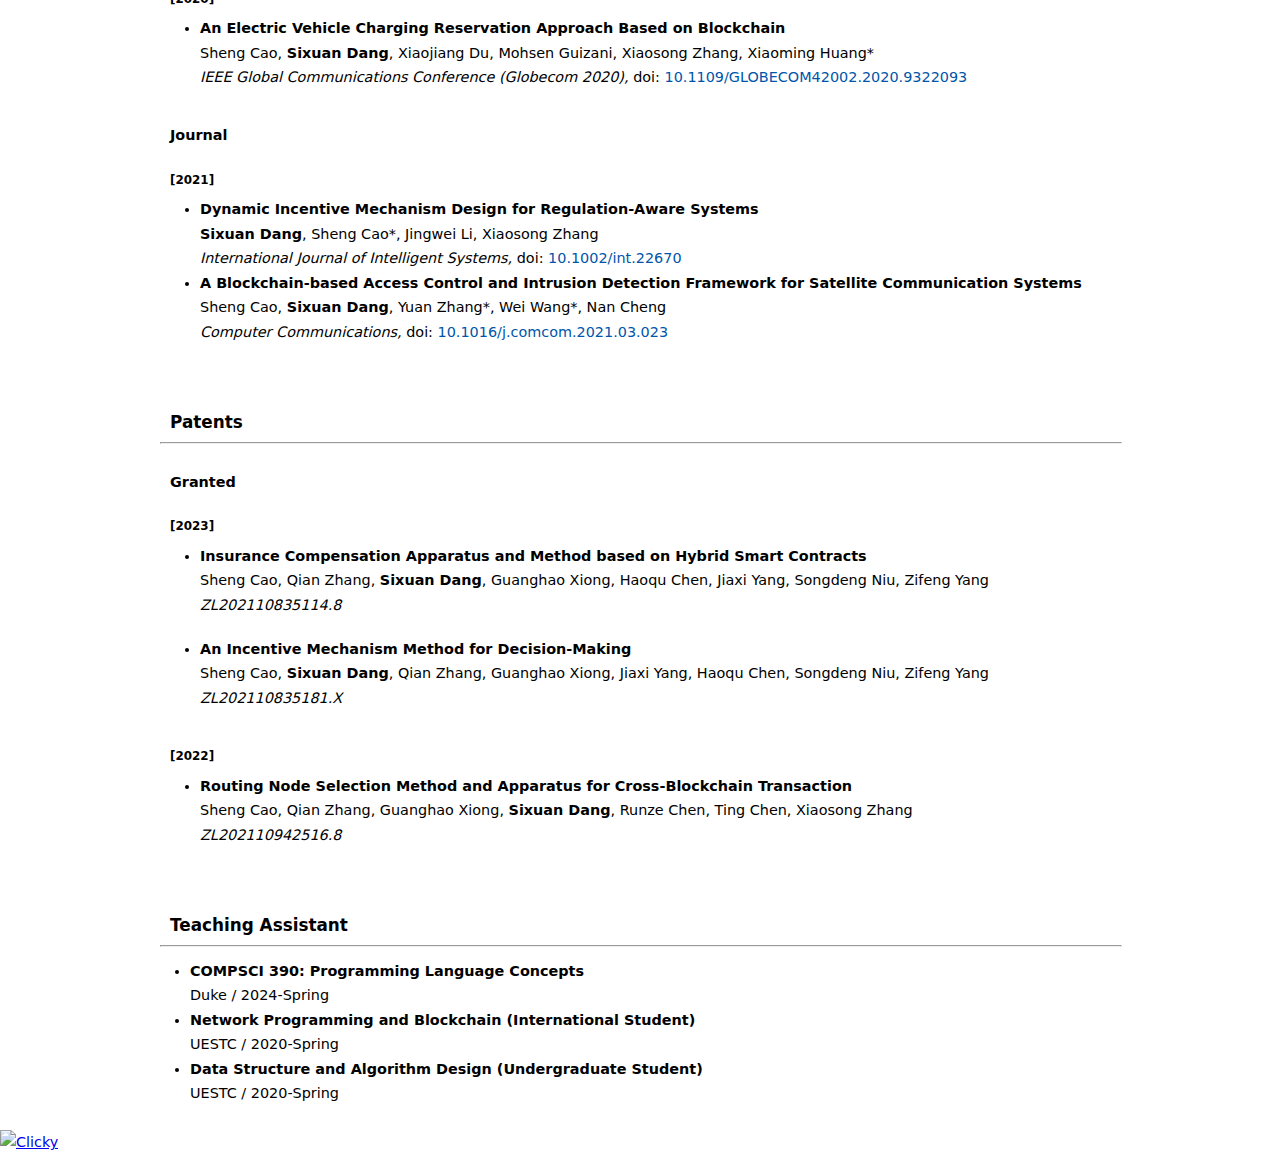
==== commit e6aa91fb: "update" ====
--- a/index.html
+++ b/index.html
@@ -256,17 +256,20 @@
         <div class="content anchor" id="teaching" data-scroll-id="teaching" tabindex="-1" style="outline: none;">
             <div class="text" style="z-index:1;position:relative">
                 <h3 style="margin-bottom:0em">
-                    Teaching
+                    Teaching Assistant
                 </h3>
             </div>
             <br>
             <hr/>
             <ul style="padding-bottom:1em">
+                <li><b>COMPSCI 390: Programming Language Concepts</b> <br>
+                    Duke / 2024-Spring
+                </li>
                 <li><b>Network Programming and Blockchain (International Student)</b> <br>
-                    Teaching Assistant / 2020-Spring
+                    UESTC / 2020-Spring
                 </li>
                 <li><b>Data Structure and Algorithm Design (Undergraduate Student)</b> <br>
-                    Teaching Assistant / 2020-Spring
+                    UESTC / 2020-Spring
                 </li>
             </ul>
         </div>
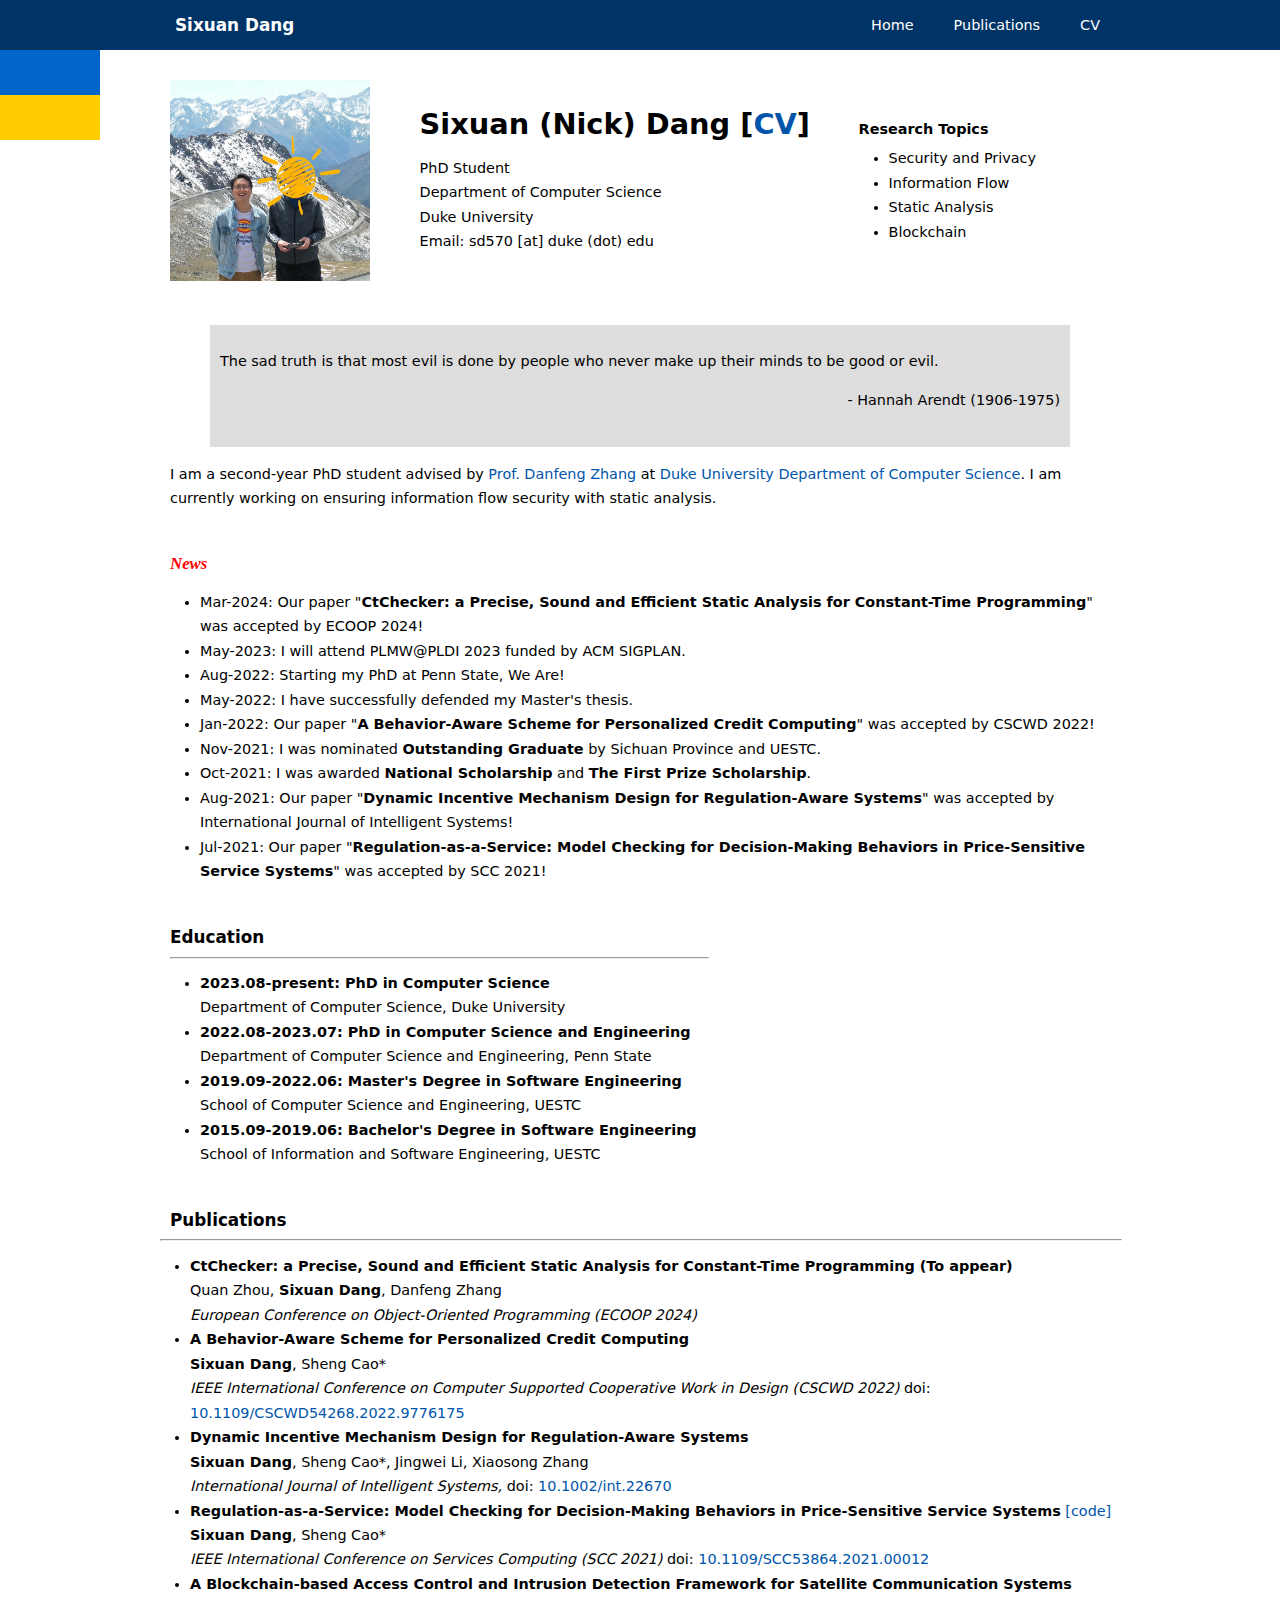
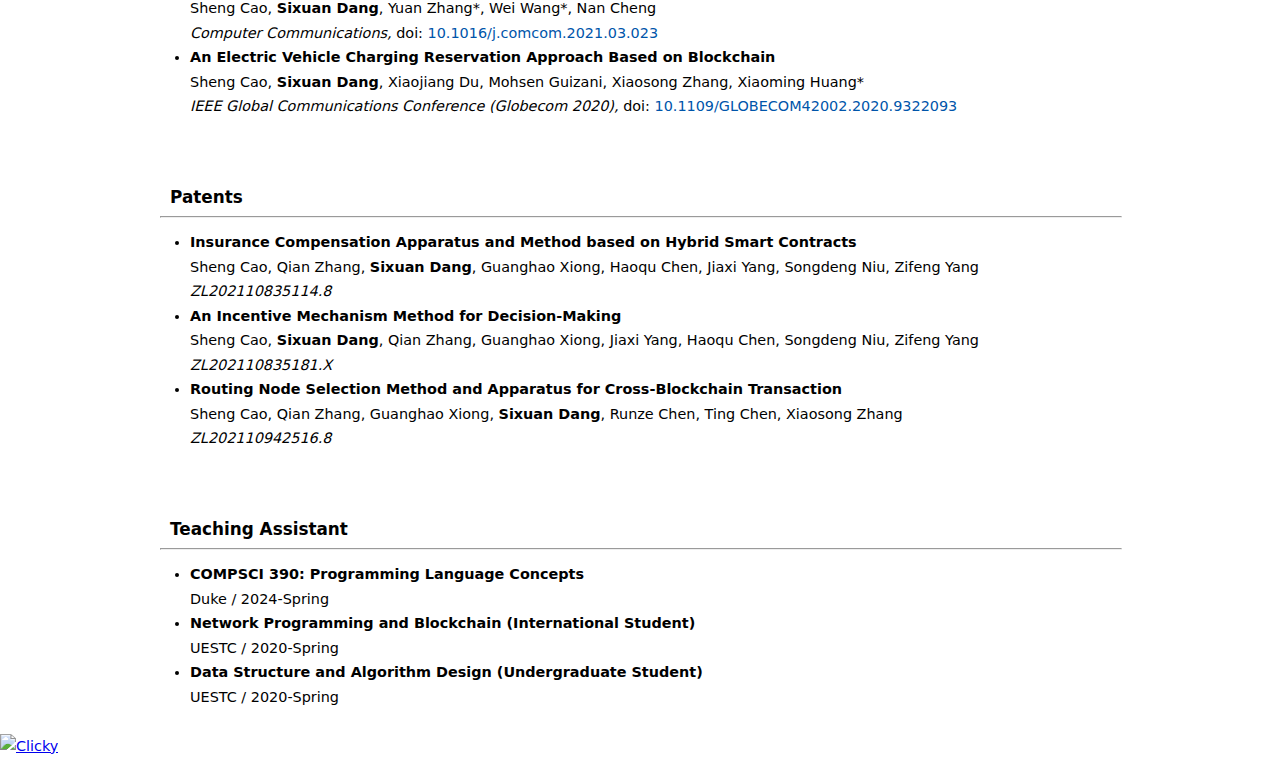
==== commit 9938eefe: "update" ====
--- a/index.html
+++ b/index.html
@@ -84,6 +84,7 @@
             <div class="text">
                 <h3 style="margin-bottom:.5em; color: red; font-style: italic; font-family: 'Times New Roman'">News</h3>
                 <ul style="padding-bottom:1em">
+                    <li>Mar-2024: Our paper "<b>CtChecker: a Precise, Sound and Efficient Static Analysis for Constant-Time Programming</b>" was accepted by ECOOP 2024!
                     <li>May-2023: I will attend PLMW@PLDI 2023 funded by ACM SIGPLAN.
                     <li>Aug-2022: Starting my PhD at Penn State, We Are!
                     <li>May-2022: I have successfully defended my Master's thesis.
@@ -133,72 +134,42 @@
             </div>
             <br>
             <hr/>
-            <div class="text">
-                <h4 style="margin-bottom:0em">
-                    Conference
-                </h4>
-            </div>
-            <br>
-            <div class="text">
-                <h5 style="margin-bottom:0em">
-                    [2022]
-                </h5>
-                <ul style="padding-bottom:1em">
-                    <li><b>A Behavior-Aware Scheme for Personalized Credit Computing</b> <br>
-                        <b>Sixuan Dang</b>, Sheng Cao* <br>
-                        <i>IEEE International Conference on Computer Supported Cooperative Work in Design (CSCWD
-                            2022) </i> doi: <a
-                                href="https://doi.org/10.1109/CSCWD54268.2022.9776175" target="_blank">10.1109/CSCWD54268.2022.9776175</a>
-                    </li>
-                </ul>
-                <h5 style="margin-bottom:0em">
-                    [2021]
-                </h5>
-                <ul style="padding-bottom:1em">
-                    <li><b>Regulation-as-a-Service: Model Checking for Decision-Making Behaviors in Price-Sensitive
-                        Service Systems</b> <a href="https://github.com/lastFeynman/RaaS-SCC2021">[code]</a> <br>
-                        <b>Sixuan Dang</b>, Sheng Cao* <br>
-                        <i>IEEE International Conference on Services Computing (SCC 2021) </i> doi: <a
-                                href="https://doi.org/10.1109/SCC53864.2021.00012" target="_blank">10.1109/SCC53864.2021.00012</a>
-                    </li>
-                </ul>
-                <h5 style="margin-bottom:0em">
-                    [2020]
-                </h5>
-                <ul style="padding-bottom:1em">
-                    <li><b>An Electric Vehicle Charging Reservation Approach Based on Blockchain</b> <br>
-                        Sheng Cao, <b>Sixuan Dang</b>, Xiaojiang Du, Mohsen Guizani, Xiaosong Zhang, Xiaoming Huang*
-                        <br>
-                        <i>IEEE Global Communications Conference (Globecom 2020), </i> doi: <a
-                                href="https://doi.org/10.1109/GLOBECOM42002.2020.9322093" target="_blank">10.1109/GLOBECOM42002.2020.9322093</a>
-                    </li>
-                </ul>
-            </div>
-            <br>
-            <div class="text">
-                <h4 style="margin-bottom:0em">
-                    Journal
-                </h4>
-            </div>
-            <br>
-            <div class="text">
-                <h5 style="margin-bottom:0em">
-                    [2021]
-                </h5>
-                <ul style="padding-bottom:1em">
-                    <li><b>Dynamic Incentive Mechanism Design for Regulation-Aware Systems</b> <br>
-                        <b>Sixuan Dang</b>, Sheng Cao*, Jingwei Li, Xiaosong Zhang<br>
-                        <i>International Journal of Intelligent Systems, </i> doi: <a
-                                href="https://doi.org/10.1002/int.22670">10.1002/int.22670</a>
-                    </li>
-                    <li><b>A Blockchain-based Access Control and Intrusion Detection Framework for Satellite
-                        Communication Systems</b> <br>
-                        Sheng Cao, <b>Sixuan Dang</b>, Yuan Zhang*, Wei Wang*, Nan Cheng<br>
-                        <i>Computer Communications, </i> doi: <a href="https://doi.org/10.1016/j.comcom.2021.03.023"
-                                                                 target="_blank">10.1016/j.comcom.2021.03.023</a>
-                    </li>
-                </ul>
-            </div>
+            
+            <ul style="padding-bottom:1em">
+                <li><b>CtChecker: a Precise, Sound and Efficient Static Analysis for Constant-Time Programming (To appear)</b> <br>
+                    Quan Zhou, <b>Sixuan Dang</b>, Danfeng Zhang <br>
+                    <i>European Conference on Object-Oriented Programming (ECOOP 2024) </i>
+                </li>
+                <li><b>A Behavior-Aware Scheme for Personalized Credit Computing</b> <br>
+                    <b>Sixuan Dang</b>, Sheng Cao* <br>
+                    <i>IEEE International Conference on Computer Supported Cooperative Work in Design (CSCWD
+                        2022) </i> doi: <a
+                            href="https://doi.org/10.1109/CSCWD54268.2022.9776175" target="_blank">10.1109/CSCWD54268.2022.9776175</a>
+                </li>
+                <li><b>Dynamic Incentive Mechanism Design for Regulation-Aware Systems</b> <br>
+                    <b>Sixuan Dang</b>, Sheng Cao*, Jingwei Li, Xiaosong Zhang<br>
+                    <i>International Journal of Intelligent Systems, </i> doi: <a
+                            href="https://doi.org/10.1002/int.22670">10.1002/int.22670</a>
+                </li>
+                <li><b>Regulation-as-a-Service: Model Checking for Decision-Making Behaviors in Price-Sensitive
+                    Service Systems</b> <a href="https://github.com/lastFeynman/RaaS-SCC2021">[code]</a> <br>
+                    <b>Sixuan Dang</b>, Sheng Cao* <br>
+                    <i>IEEE International Conference on Services Computing (SCC 2021) </i> doi: <a
+                            href="https://doi.org/10.1109/SCC53864.2021.00012" target="_blank">10.1109/SCC53864.2021.00012</a>
+                </li>
+                <li><b>A Blockchain-based Access Control and Intrusion Detection Framework for Satellite
+                    Communication Systems</b> <br>
+                    Sheng Cao, <b>Sixuan Dang</b>, Yuan Zhang*, Wei Wang*, Nan Cheng<br>
+                    <i>Computer Communications, </i> doi: <a href="https://doi.org/10.1016/j.comcom.2021.03.023"
+                                                                target="_blank">10.1016/j.comcom.2021.03.023</a>
+                </li>
+                <li><b>An Electric Vehicle Charging Reservation Approach Based on Blockchain</b> <br>
+                    Sheng Cao, <b>Sixuan Dang</b>, Xiaojiang Du, Mohsen Guizani, Xiaosong Zhang, Xiaoming Huang*
+                    <br>
+                    <i>IEEE Global Communications Conference (Globecom 2020), </i> doi: <a
+                            href="https://doi.org/10.1109/GLOBECOM42002.2020.9322093" target="_blank">10.1109/GLOBECOM42002.2020.9322093</a>
+                </li>
+            </ul>
         </div>  <!-- content -->
         <br>
         <br>
@@ -211,44 +182,24 @@
             </div>
             <br>
             <hr/>
-
-            <div class="text">
-                <h4 style="margin-bottom:0em">
-                    Granted
-                </h4>
-            </div>
-            <br>
-            <div class="text">
-                <h5 style="margin-bottom:0em">
-                    [2023]
-                </h5>
-                <ul style="padding-bottom:1em">
-                    <li><b>Insurance Compensation Apparatus and Method based on Hybrid Smart Contracts</b> <br>
-                        Sheng Cao, Qian Zhang, <b>Sixuan Dang</b>, Guanghao Xiong, Haoqu Chen, Jiaxi Yang, Songdeng Niu,
-                        Zifeng Yang <br>
-                        <i>ZL202110835114.8</i>
-                    </li>
-                </ul>
-                <ul style="padding-bottom:1em">
-                    <li><b> An Incentive Mechanism Method for Decision-Making</b> <br>
-                        Sheng Cao, <b>Sixuan Dang</b>, Qian Zhang, Guanghao Xiong, Jiaxi Yang, Haoqu Chen, Songdeng Niu,
-                        Zifeng Yang <br>
-                        <i>ZL202110835181.X</i>
-                    </li>
-                </ul>
-
-                <h5 style="margin-bottom:0em">
-                    [2022]
-                </h5>
-                <ul style="padding-bottom:1em">
-                    <li><b>Routing Node Selection Method and Apparatus for Cross-Blockchain Transaction</b> <br>
-                        Sheng Cao, Qian Zhang, Guanghao Xiong, <b>Sixuan Dang</b>, Runze Chen, Ting Chen, Xiaosong Zhang
-                        <br>
-                        <i>ZL202110942516.8</i>
-                    </li>
-                </ul>
-
-            </div>
+            <ul style="padding-bottom:1em">
+                <li><b>Insurance Compensation Apparatus and Method based on Hybrid Smart Contracts</b> <br>
+                    Sheng Cao, Qian Zhang, <b>Sixuan Dang</b>, Guanghao Xiong, Haoqu Chen, Jiaxi Yang, Songdeng Niu,
+                    Zifeng Yang <br>
+                    <i>ZL202110835114.8</i>
+                </li>
+                <li><b> An Incentive Mechanism Method for Decision-Making</b> <br>
+                    Sheng Cao, <b>Sixuan Dang</b>, Qian Zhang, Guanghao Xiong, Jiaxi Yang, Haoqu Chen, Songdeng Niu,
+                    Zifeng Yang <br>
+                    <i>ZL202110835181.X</i>
+                </li>
+                <li><b>Routing Node Selection Method and Apparatus for Cross-Blockchain Transaction</b> <br>
+                    Sheng Cao, Qian Zhang, Guanghao Xiong, <b>Sixuan Dang</b>, Runze Chen, Ting Chen, Xiaosong Zhang
+                    <br>
+                    <i>ZL202110942516.8</i>
+                </li>
+            </ul>
+
         </div>  <!-- content -->
         <br>
         <br>
